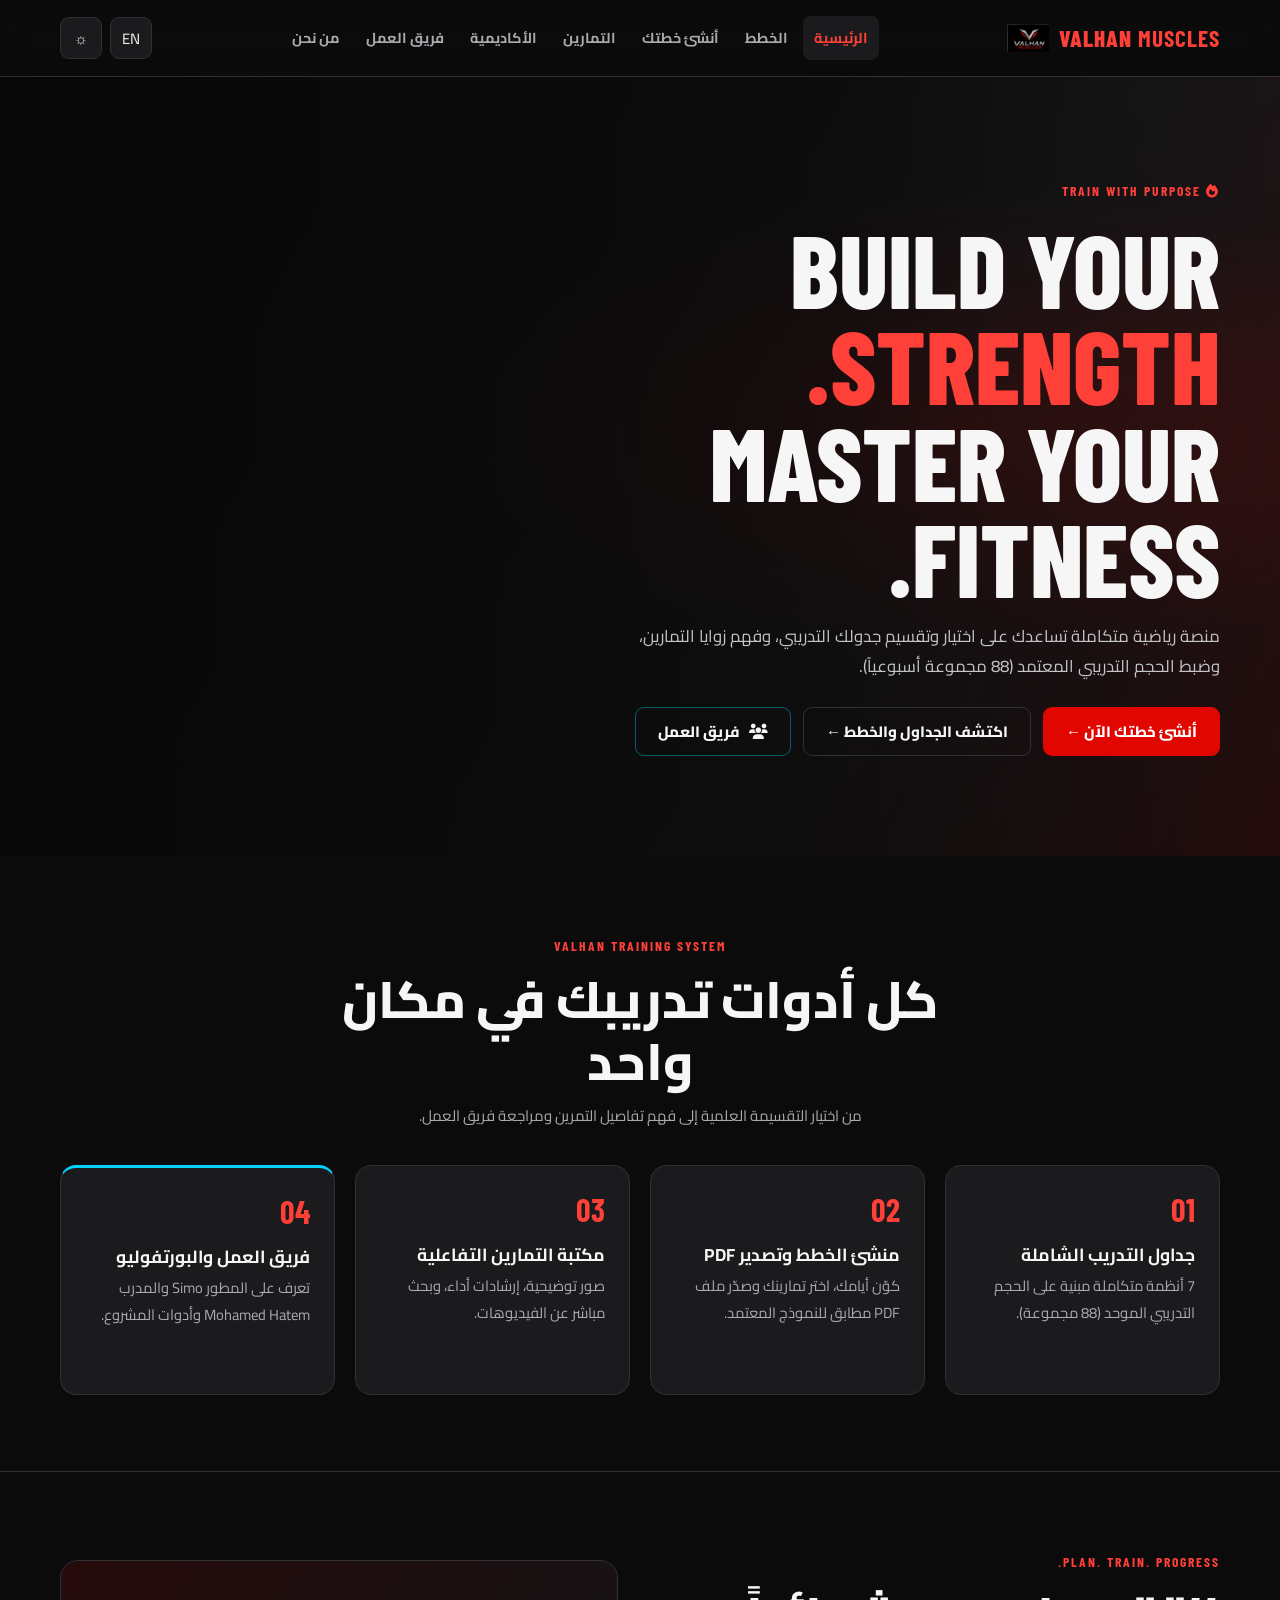
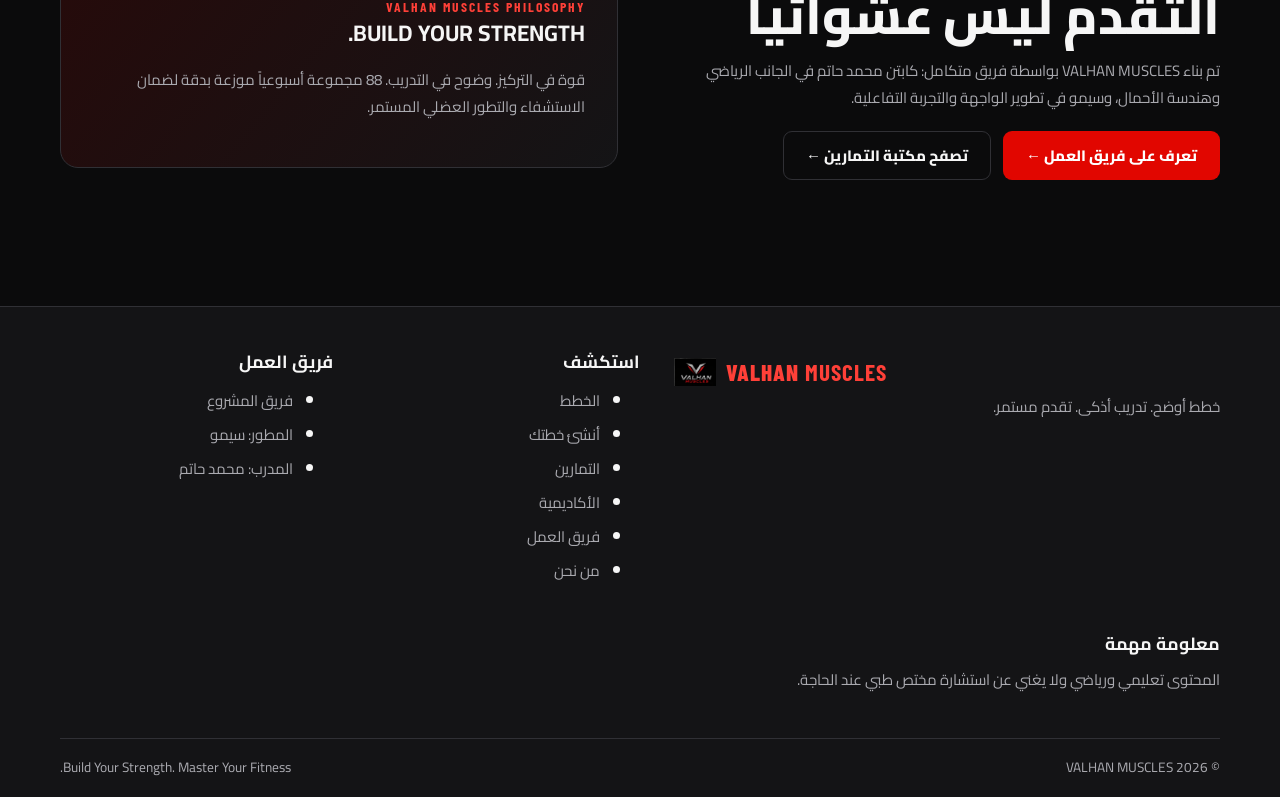
==== index.html @ 013d11a1 "feat: complete VALHAN MUSCLES improvements and portfolios" ====
<!doctype html>
<html lang="ar" dir="rtl">

<head>
  <meta charset="utf-8">
  <meta name="viewport" content="width=device-width,initial-scale=1">
  <meta name="theme-color" content="#0b0b0c">
  <meta name="description" content="VALHAN MUSCLES — خطط تدريب ومكتبة تمارين لبناء قوتك بوعي.">
  <title>VALHAN MUSCLES</title>
  <link rel="preconnect" href="https://fonts.googleapis.com">
  <link rel="preconnect" href="https://fonts.gstatic.com" crossorigin>
  <link
    href="https://fonts.googleapis.com/css2?family=Barlow+Condensed:wght@500;600;700;800&family=Cairo:wght@400;500;600;700;800&display=swap"
    rel="stylesheet">
  <link rel="stylesheet" href="./css/all.min.css">
  <link rel="stylesheet" href="./css/global.css">
  <link rel="stylesheet" href="./css/header.css">
  <link rel="stylesheet" href="./css/footer.css">
  <link rel="stylesheet" href="./css/pages/pages.css">
</head>

<body data-root="." data-page="home"><a class="skip-link" href="#main-content">تخطَّ إلى المحتوى</a>
  <header id="site-header"></header>
  <main id="main-content"></main>
  <footer id="site-footer"></footer>
  <div class="toast" id="toast" role="status" aria-live="polite"></div>
  <script src="./js/storage.js" defer></script>
  <script src="./js/main.js" defer></script>
  <script src="./js/exercises.js" defer></script>
  <script src="./js/workout-builder.js" defer></script>
  <script src="./js/volume-calculator.js" defer></script>
  <script src="./js/app.js" defer></script>
</body>

</html>
---- css/global.css ----
*,
:before,
:after {
  box-sizing: border-box
}

:root {
  --bg: #0b0b0c;
  --surface: #141416;
  --card: #1b1b1e;
  --card2: #222226;
  --red: #e10600;
  --red2: #ff4038;
  --text: #f6f6f6;
  --muted: #aaaab0;
  --line: #303035;
  --green: #69c58a;
  --shadow: 0 18px 55px #0008;
  --radius: 16px;
  --font: "Cairo", sans-serif;
  --head: "Barlow Condensed", "Cairo", sans-serif;
  color-scheme: dark
}

html {
  scroll-behavior: smooth
}

body {
  margin: 0;
  background: var(--bg);
  color: var(--text);
  font: 400 15px/1.8 var(--font);
  transition: background .25s, color .25s
}

body.light {
  --bg: #f3f3f4;
  --surface: #fff;
  --card: #fff;
  --card2: #ededf0;
  --text: #171719;
  --muted: #65656c;
  --line: #dedee2;
  --shadow: 0 18px 55px #24242a18;
  color-scheme: light
}

a {
  color: inherit;
  text-decoration: none
}

button,
input,
select,
textarea {
  font: inherit
}

button {
  cursor: pointer
}

img {
  max-width: 100%;
  display: block
}

h1,
h2,
h3,
h4,
p {
  margin-top: 0
}

h1,
h2,
h3 {
  line-height: 1.2
}

.container {
  width: min(1160px, calc(100% - 32px));
  margin-inline: auto
}

.section {
  padding: 76px 0
}

.section-head {
  max-width: 700px;
  margin: 0 auto 36px;
  text-align: center
}

.eyebrow {
  display: inline-block;
  color: var(--red2);
  font: 700 .85rem var(--head);
  letter-spacing: 2px;
  text-transform: uppercase
}

.section-title {
  font: 800 clamp(2rem, 5vw, 3.2rem)/1.2 var(--head);
  margin: 8px 0 12px
}

.muted {
  color: var(--muted)
}

.btn {
  display: inline-flex;
  align-items: center;
  justify-content: center;
  gap: 9px;
  min-height: 46px;
  padding: 10px 22px;
  border: 1px solid transparent;
  border-radius: 9px;
  font-weight: 800;
  transition: .25s
}

.btn-primary {
  background: var(--red);
  color: #fff
}

.btn-primary:hover {
  background: var(--red2);
  transform: translateY(-2px);
  box-shadow: 0 8px 24px #e1060038
}

.btn-outline {
  border-color: var(--line);
  background: transparent
}

.btn-outline:hover {
  border-color: var(--red);
  color: var(--red2)
}

.btn-quiet {
  background: var(--card2);
  border-color: var(--line)
}

.grid {
  display: grid;
  gap: 20px
}

.field {
  display: grid;
  gap: 6px;
  color: var(--muted);
  font-size: .9rem
}

.field input,
.field select,
.field textarea,
input,
select,
textarea {
  min-width: 0;
  width: 100%;
  padding: 11px 13px;
  background: var(--surface);
  color: var(--text);
  border: 1px solid var(--line);
  border-radius: 9px;
  outline: none
}

.field input:focus,
.field select:focus,
.field textarea:focus,
input:focus,
select:focus,
textarea:focus {
  border-color: var(--red);
  box-shadow: 0 0 0 3px #e106001c
}

.skip-link {
  position: absolute;
  top: -100px;
  z-index: 2000;
  background: var(--red);
  padding: 10px
}

.skip-link:focus {
  top: 10px
}

.page-hero {
  padding: 64px 0 52px;
  background: radial-gradient(ellipse at 75% 0, #e1060020, transparent 55%), linear-gradient(180deg, var(--surface), var(--bg));
  border-bottom: 1px solid var(--line)
}

.page-hero h1 {
  font: 800 clamp(2.4rem, 6vw, 4.3rem)/1.05 var(--head);
  margin: 10px 0
}

.page-hero p {
  max-width: 720px;
  color: var(--muted);
  margin: 0
}

.card {
  background: var(--card);
  border: 1px solid var(--line);
  border-radius: var(--radius);
  overflow: hidden
}

.tag {
  display: inline-flex;
  padding: 4px 10px;
  border-radius: 99px;
  background: #e1060018;
  color: var(--red2);
  font-size: .78rem;
  font-weight: 700
}

.reveal {
  opacity: 0;
  transform: translateY(22px);
  transition: opacity .65s ease, transform .65s cubic-bezier(.2, .7, .2, 1)
}

.reveal.is-visible {
  opacity: 1;
  transform: none
}

.move-up {
  animation: moveUp .35s ease
}

.move-down {
  animation: moveDown .35s ease
}

@keyframes moveUp {
  from {
    transform: translateY(22px);
    opacity: .45
  }

  to {
    transform: translateY(0);
    opacity: 1
  }
}

@keyframes moveDown {
  from {
    transform: translateY(-22px);
    opacity: .45
  }

  to {
    transform: translateY(0);
    opacity: 1
  }
}

.toast {
  position: fixed;
  bottom: 22px;
  left: 50%;
  z-index: 3000;
  transform: translate(-50%, 20px);
  opacity: 0;
  pointer-events: none;
  background: var(--text);
  color: var(--bg);
  padding: 10px 18px;
  border-radius: 9px;
  box-shadow: var(--shadow);
  transition: .25s
}

.toast.show {
  opacity: 1;
  transform: translate(-50%, 0)
}

.empty {
  padding: 30px;
  text-align: center;
  color: var(--muted)
}

.modal {
  position: fixed;
  inset: 0;
  z-index: 2500;
  background: #000b;
  display: none;
  place-items: center;
  padding: 18px
}

.modal.open {
  display: grid
}

.modal-box {
  width: min(850px, 100%);
  max-height: 90vh;
  overflow: auto;
  background: var(--surface);
  border: 1px solid var(--line);
  border-radius: 18px;
  padding: 24px
}

.modal-close {
  float: left;
  background: var(--card2);
  color: var(--text);
  border: 0;
  border-radius: 8px;
  width: 38px;
  height: 38px;
  font-size: 1.5rem
}

@media(prefers-reduced-motion:reduce) {

  *,
  *:before,
  *:after {
    scroll-behavior: auto !important;
    animation-duration: .01ms !important;
    transition-duration: .01ms !important
  }
}
---- css/header.css ----
#site-header {
  position: sticky;
  top: 0;
  z-index: 1000;
  background: color-mix(in srgb, var(--bg) 91%, transparent);
  backdrop-filter: blur(16px);
  border-bottom: 1px solid var(--line)
}

.header-inner {
  height: 76px;
  display: flex;
  align-items: center;
  justify-content: space-between;
  gap: 18px
}

.brand {
  display: flex;
  align-items: center;
  gap: 10px;
  direction: ltr;
  font: 800 1.45rem var(--head);
  letter-spacing: 1px
}

.brand img {
  width: 42px;
  height: 42px;
  object-fit: contain
}

.brand span {
  color: var(--red2)
}

.nav {
  display: flex;
  align-items: center;
  gap: 4px
}

.nav a {
  padding: 9px 11px;
  border-radius: 8px;
  color: var(--muted);
  font-weight: 700;
  font-size: .9rem
}

.nav a:hover,
.nav a.active {
  background: var(--card);
  color: var(--red2)
}

.head-actions {
  display: flex;
  align-items: center;
  gap: 8px
}

.icon-btn,
.menu-btn {
  width: 42px;
  height: 42px;
  border: 1px solid var(--line);
  border-radius: 9px;
  background: var(--card);
  color: var(--text)
}

.menu-btn {
  display: none
}

@media(max-width:980px) {
  .menu-btn {
    display: block
  }

  .nav {
    position: absolute;
    top: 76px;
    inset-inline: 0;
    background: var(--surface);
    border-bottom: 1px solid var(--line);
    padding: 12px 16px 20px;
    display: none;
    align-items: stretch;
    flex-direction: column
  }

  .nav.open {
    display: flex
  }

  .nav a {
    padding: 12px
  }
}
---- css/footer.css ----
#site-footer {
  margin-top: 50px;
  background: var(--surface);
  border-top: 1px solid var(--line);
  padding: 44px 0 18px
}

.footer-grid {
  display: grid;
  grid-template-columns: 2fr 1fr 1fr;
  gap: 34px
}

.footer-grid p,
.footer-grid a {
  color: var(--muted)
}

.footer-grid a:hover {
  color: var(--red2)
}

.footer-title {
  font-size: 1.1rem;
  margin-bottom: 12px
}

.footer-links {
  display: grid;
  gap: 7px
}

.footer-bottom {
  display: flex;
  justify-content: space-between;
  gap: 16px;
  border-top: 1px solid var(--line);
  padding-top: 16px;
  margin-top: 30px;
  color: var(--muted);
  font-size: .85rem
}

@media(max-width:700px) {
  .footer-grid {
    grid-template-columns: 1fr
  }

  .footer-bottom {
    flex-direction: column
  }
}
---- css/pages/pages.css ----
.hero{min-height:610px;display:grid;align-items:center;position:relative;overflow:hidden;background:radial-gradient(ellipse at 75% 45%,#e1060030,transparent 40%),linear-gradient(120deg,#090909,#171719 65%,#250c0c)}.hero:after{content:"";position:absolute;inset:0;background:linear-gradient(90deg,#080808ef 5%,#08080899 65%,transparent)}.hero-content{position:relative;z-index:1;padding-block:100px}.hero h1{font:800 clamp(3rem,8vw,6.7rem)/.94 var(--head);max-width:850px;margin:16px 0}.hero h1 em{font-style:normal;color:var(--red2)}.hero p{max-width:610px;color:#c4c4c8;font-size:1.05rem}.actions{display:flex;gap:12px;flex-wrap:wrap;margin-top:26px}.feature-grid{grid-template-columns:repeat(4,1fr)}.feature{padding:24px;min-height:230px;transition:.25s}.feature:hover,.plan-card:hover,.exercise-card:hover{transform:translateY(-5px);border-color:#e106006e}.feature b{font:700 2rem var(--head);color:var(--red2)}.feature h3{margin:14px 0 8px}.feature p{color:var(--muted);font-size:.92rem}.split{display:grid;grid-template-columns:1fr 1fr;align-items:center;gap:44px}.split img{width:100%;height:350px;object-fit:cover;border-radius:18px}.steps{grid-template-columns:repeat(3,1fr)}.step{padding:24px;border-inline-start:2px solid var(--red)}.step strong{font:700 2.5rem var(--head);color:var(--red2)}.filter-bar{display:grid;grid-template-columns:repeat(3,1fr);gap:14px;padding:18px;background:var(--surface);border:1px solid var(--line);border-radius:14px;margin-bottom:24px}.plan-grid{grid-template-columns:repeat(3,1fr)}.plan-card{padding:22px;display:flex;flex-direction:column;gap:12px;transition:.25s}.plan-card h3{font-size:1.35rem}.plan-card p{color:var(--muted);font-size:.9rem}.plan-meta{display:flex;justify-content:space-between;color:var(--muted);font-size:.82rem}.plan-card .btn{margin-top:auto}.exercise-grid{grid-template-columns:repeat(4,1fr)}.exercise-card{transition:.25s;cursor:pointer}.exercise-card img{width:100%;height:190px;object-fit:contain;background:linear-gradient(145deg,#303034,#151517);padding:12px}.exercise-card .body{padding:14px}.exercise-card h3{font-size:1.05rem;margin-bottom:4px}.exercise-card p{font-size:.8rem;color:var(--muted);margin:0}.builder-toolbar{display:flex;align-items:end;gap:14px;flex-wrap:wrap;padding:18px;background:var(--surface);border:1px solid var(--line);border-radius:14px;margin-bottom:20px}.builder-toolbar .field{min-width:170px;flex:1}.day-card{padding:20px;margin-bottom:18px;border:1px solid var(--line);border-radius:14px;background:var(--surface)}.day-head,.exercise-head{display:flex;justify-content:space-between;align-items:center;gap:12px}.day-head h3{margin:0}.reorder{display:flex;gap:5px}.reorder button,.remove-btn{border:1px solid var(--line);background:var(--card);color:var(--text);border-radius:7px;min-width:34px;height:34px}.remove-btn{color:#ff716b}.day-note{margin:14px 0}.day-note textarea{min-height:60px}.exercise-row{padding:14px 0;border-top:1px solid var(--line);margin-top:14px}.exercise-head{margin-bottom:12px}.picked{display:flex;align-items:center;gap:10px;font-weight:800}.picked img{width:52px;height:52px;border-radius:8px;object-fit:cover;background:#333}.exercise-fields{display:grid;grid-template-columns:2fr repeat(4,1fr);gap:10px}.exercise-fields label{font-size:.78rem;color:var(--muted)}.exercise-fields input{margin-top:4px}.builder-actions{display:flex;gap:10px;flex-wrap:wrap;margin:22px 0}.academy-grid{grid-template-columns:repeat(3,1fr)}.article{padding:24px}.article h3{margin:10px 0}.article p{color:var(--muted)}.detail-layout{display:grid;grid-template-columns:1fr 1fr;gap:28px}.detail-image{width:100%;height:360px;object-fit:contain;background:linear-gradient(145deg,#303034,#151517);border-radius:16px}.video-list{display:grid;gap:10px;margin-top:18px}.video-link{padding:13px 15px;background:var(--card);border:1px solid var(--line);border-radius:9px}.video-link:hover{border-color:var(--red);color:var(--red2)}.about-panel{padding:32px;background:linear-gradient(130deg,#e1060020,var(--surface));border:1px solid var(--line);border-radius:18px}.picker-grid{grid-template-columns:repeat(4,1fr)}.picker-item{border:1px solid var(--line);border-radius:10px;background:var(--card);color:var(--text);padding:8px;text-align:start}.picker-item img{height:90px;width:100%;object-fit:contain}.picker-item span{display:block;font-weight:700;font-size:.85rem}.picker-item small{color:var(--muted)}.modal-search{margin:14px 0}.badge-row{display:flex;gap:8px;flex-wrap:wrap;margin:12px 0}@media(max-width:900px){.feature-grid,.exercise-grid{grid-template-columns:repeat(2,1fr)}.plan-grid,.academy-grid{grid-template-columns:repeat(2,1fr)}.exercise-fields{grid-template-columns:repeat(2,1fr)}}@media(max-width:650px){.hero{min-height:550px}.split,.detail-layout{grid-template-columns:1fr}.steps,.plan-grid,.academy-grid{grid-template-columns:1fr}.filter-bar{grid-template-columns:1fr}.exercise-grid{grid-template-columns:repeat(2,minmax(0,1fr));gap:12px}.exercise-card img{height:140px}.picker-grid{grid-template-columns:repeat(2,1fr)}.exercise-fields{grid-template-columns:1fr 1fr}.day-head{align-items:flex-start;flex-direction:column}}
/* ==========================================================================
   OUR TEAM & PORTFOLIOS (DEVELOPER & COACH) + TOOLS & TECHNOLOGIES
   ========================================================================== */

/* Team Selection Page */
.team-hero {
  text-align: center;
  padding: 80px 0 40px;
}

.team-grid {
  display: grid;
  grid-template-columns: repeat(2, 1fr);
  gap: 32px;
  margin-top: 20px;
}

.team-card {
  position: relative;
  border-radius: var(--radius);
  background: var(--surface);
  border: 1px solid var(--line);
  overflow: hidden;
  transition: transform .3s cubic-bezier(0.16, 1, 0.3, 1), border-color .3s, box-shadow .3s;
  display: flex;
  flex-direction: column;
}

.team-card:hover {
  transform: translateY(-8px);
}

.team-card-image-wrap {
  position: relative;
  width: 100%;
  height: 380px;
  overflow: hidden;
  background: #0f1012;
}

.team-card-image-wrap img {
  width: 100%;
  height: 100%;
  object-fit: cover;
  object-position: center top;
  transition: transform .5s cubic-bezier(0.16, 1, 0.3, 1);
}

.team-card:hover .team-card-image-wrap img {
  transform: scale(1.04);
}

.team-card-overlay {
  position: absolute;
  inset: 0;
  background: linear-gradient(to top, rgba(11,11,12,0.95) 0%, rgba(11,11,12,0.4) 50%, transparent 100%);
}

.team-card-body {
  padding: 28px 24px 32px;
  display: flex;
  flex-direction: column;
  flex: 1;
}

/* Distinct Identity: Developer Card */
.team-card.team-card-dev {
  border-top: 4px solid #00d2ff;
}

.team-card.team-card-dev:hover {
  border-color: #00d2ff;
  box-shadow: 0 16px 40px rgba(0, 210, 255, 0.18);
}

.team-card-dev .role-badge {
  background: rgba(0, 210, 255, 0.12);
  color: #00d2ff;
  border: 1px solid rgba(0, 210, 255, 0.3);
}

.btn-dev {
  background: linear-gradient(135deg, #0088cc, #00d2ff);
  color: #05101a !important;
  font-weight: 800;
  border: none;
}

.btn-dev:hover {
  filter: brightness(1.15);
  box-shadow: 0 8px 25px rgba(0, 210, 255, 0.35);
}

/* Distinct Identity: Coach Card */
.team-card.team-card-coach {
  border-top: 4px solid var(--red);
}

.team-card.team-card-coach:hover {
  border-color: var(--red);
  box-shadow: 0 16px 40px rgba(225, 6, 0, 0.22);
}

.team-card-coach .role-badge {
  background: rgba(225, 6, 0, 0.15);
  color: var(--red2);
  border: 1px solid rgba(225, 6, 0, 0.35);
}

.btn-coach {
  background: linear-gradient(135deg, #b00500, #e10600);
  color: #fff !important;
  font-weight: 800;
  border: none;
}

.btn-coach:hover {
  filter: brightness(1.15);
  box-shadow: 0 8px 25px rgba(225, 6, 0, 0.4);
}

.role-badge {
  display: inline-flex;
  align-items: center;
  gap: 6px;
  padding: 4px 12px;
  border-radius: 999px;
  font-size: .8rem;
  font-weight: 700;
  letter-spacing: .5px;
  text-transform: uppercase;
  margin-bottom: 12px;
  width: fit-content;
}

.team-card-name {
  font-size: 2rem;
  margin-bottom: 6px;
}

.team-card-desc {
  color: var(--muted);
  font-size: .95rem;
  line-height: 1.6;
  margin-bottom: 24px;
  flex: 1;
}

/* Synergy Callout */
.team-synergy-banner {
  margin-top: 44px;
  padding: 24px 28px;
  border-radius: var(--radius);
  background: linear-gradient(135deg, rgba(225,6,0,0.08), rgba(0,210,255,0.08));
  border: 1px solid var(--line);
  display: flex;
  align-items: center;
  justify-content: space-between;
  gap: 20px;
}

.team-synergy-banner p {
  margin: 0;
  font-size: .98rem;
}

/* Tools & Technologies Section */
.tech-section {
  padding-top: 50px;
}

.tech-group-title {
  display: flex;
  align-items: center;
  gap: 12px;
  margin: 36px 0 18px;
  font-size: 1.35rem;
  color: var(--text);
  border-bottom: 1px solid var(--line);
  padding-bottom: 10px;
}

.tech-group-title i {
  color: var(--red2);
}

.tech-grid {
  display: grid;
  grid-template-columns: repeat(3, 1fr);
  gap: 20px;
}

.tech-card {
  padding: 22px;
  background: var(--surface);
  border: 1px solid var(--line);
  border-radius: var(--radius);
  transition: transform .25s, border-color .25s;
  display: flex;
  flex-direction: column;
}

.tech-card:hover {
  transform: translateY(-4px);
  border-color: rgba(225, 6, 0, 0.45);
}

.tech-card-header {
  display: flex;
  align-items: center;
  gap: 14px;
  margin-bottom: 12px;
}

.tech-icon-box {
  width: 46px;
  height: 46px;
  border-radius: 10px;
  background: var(--card);
  border: 1px solid var(--line);
  display: flex;
  align-items: center;
  justify-content: center;
  font-size: 1.4rem;
  color: var(--red2);
  flex-shrink: 0;
}

.tech-card-title {
  font-size: 1.15rem;
  margin: 0;
}

.tech-card-type {
  font-size: .75rem;
  color: var(--muted);
  text-transform: uppercase;
  letter-spacing: .5px;
}

.tech-card-desc {
  color: var(--muted);
  font-size: .88rem;
  line-height: 1.6;
  margin: 0;
}

/* Personal Portfolio Common Styles */
.portfolio-hero {
  padding: 60px 0 40px;
  position: relative;
  overflow: hidden;
  border-bottom: 1px solid var(--line);
  background: radial-gradient(circle at 85% 30%, rgba(225,6,0,0.12), transparent 50%), var(--bg);
}

.portfolio-hero.dev-hero {
  background: radial-gradient(circle at 85% 30%, rgba(0,210,255,0.14), transparent 50%), var(--bg);
}

.portfolio-hero-inner {
  display: grid;
  grid-template-columns: 320px 1fr;
  gap: 48px;
  align-items: center;
}

.profile-avatar-wrap {
  position: relative;
  width: 100%;
  max-width: 320px;
  aspect-ratio: 4/5;
  border-radius: 20px;
  overflow: hidden;
  border: 2px solid var(--line);
  box-shadow: 0 20px 50px rgba(0,0,0,0.5);
}

.profile-avatar-wrap img {
  width: 100%;
  height: 100%;
  object-fit: cover;
  object-position: center top;
}

.portfolio-info {
  display: flex;
  flex-direction: column;
}

.portfolio-info h1 {
  font-size: clamp(2.4rem, 5vw, 3.8rem);
  margin: 10px 0 14px;
}

.portfolio-intro {
  font-size: 1.1rem;
  color: #d1d1d6;
  max-width: 680px;
  line-height: 1.7;
  margin-bottom: 24px;
}

body.light .portfolio-intro {
  color: #3f3f46;
}

.nav-back-bar {
  display: flex;
  align-items: center;
  justify-content: space-between;
  gap: 12px;
  flex-wrap: wrap;
  padding: 16px 0;
  margin-bottom: 24px;
  border-bottom: 1px solid var(--line);
}

.nav-back-link {
  display: inline-flex;
  align-items: center;
  gap: 8px;
  color: var(--muted);
  font-weight: 700;
  font-size: .9rem;
  transition: color .2s;
}

.nav-back-link:hover {
  color: var(--red2);
}

/* Social & Contact Bar */
.social-links-bar {
  display: flex;
  align-items: center;
  gap: 12px;
  flex-wrap: wrap;
  margin-top: 10px;
}

.social-btn {
  display: inline-flex;
  align-items: center;
  gap: 9px;
  padding: 10px 18px;
  border-radius: 10px;
  background: var(--card);
  border: 1px solid var(--line);
  color: var(--text);
  font-weight: 700;
  font-size: .88rem;
  transition: all .25s ease;
}

.social-btn i {
  font-size: 1.15rem;
}

.social-btn:hover {
  transform: translateY(-3px);
  color: #fff;
}

.social-btn.btn-ig:hover {
  background: linear-gradient(45deg, #f09433 0%, #e6683c 25%, #dc2743 50%, #cc2366 75%, #bc1888 100%);
  border-color: #dc2743;
  box-shadow: 0 6px 20px rgba(220, 39, 67, 0.4);
}

.social-btn.btn-gh:hover {
  background: #24292e;
  border-color: #4078c0;
  box-shadow: 0 6px 20px rgba(64, 120, 192, 0.35);
}

.social-btn.btn-wa:hover {
  background: #25d366;
  border-color: #25d366;
  color: #0b2212;
  box-shadow: 0 6px 20px rgba(37, 211, 102, 0.4);
}

.social-btn.btn-tt:hover {
  background: #000;
  border-color: #fe2c55;
  box-shadow: 0 6px 20px rgba(254, 44, 85, 0.35);
}

.social-btn.btn-fb:hover {
  background: #1877f2;
  border-color: #1877f2;
  box-shadow: 0 6px 20px rgba(24, 119, 242, 0.4);
}

/* Projects Section (Developer) */
.projects-grid {
  display: grid;
  grid-template-columns: repeat(2, 1fr);
  gap: 32px;
  margin-top: 24px;
}

.project-card {
  background: var(--surface);
  border: 1px solid var(--line);
  border-radius: var(--radius);
  overflow: hidden;
  display: flex;
  flex-direction: column;
  transition: transform .3s, border-color .3s, box-shadow .3s;
}

.project-card:hover {
  transform: translateY(-6px);
  border-color: rgba(0, 210, 255, 0.5);
  box-shadow: 0 16px 40px rgba(0,0,0,0.3);
}

.project-preview {
  position: relative;
  height: 220px;
  background: linear-gradient(135deg, #101927, #18263e);
  display: flex;
  align-items: center;
  justify-content: center;
  padding: 24px;
  border-bottom: 1px solid var(--line);
  overflow: hidden;
}

.project-preview-mockup {
  width: 90%;
  max-width: 400px;
  background: #0a0e17;
  border: 1px solid rgba(0, 210, 255, 0.3);
  border-radius: 12px;
  padding: 16px;
  box-shadow: 0 12px 30px rgba(0,0,0,0.6);
  transform: translateY(10px);
  transition: transform .3s ease;
}

.project-card:hover .project-preview-mockup {
  transform: translateY(0);
}

.mockup-bar {
  display: flex;
  gap: 6px;
  margin-bottom: 12px;
}

.mockup-bar span {
  width: 8px;
  height: 8px;
  border-radius: 50%;
  background: #334155;
}

.mockup-bar span:nth-child(1) { background: #ef4444; }
.mockup-bar span:nth-child(2) { background: #eab308; }
.mockup-bar span:nth-child(3) { background: #22c55e; }

.mockup-screen-title {
  font-family: var(--head);
  font-size: 1.35rem;
  font-weight: 800;
  color: #00d2ff;
  letter-spacing: .5px;
}

.project-card-body {
  padding: 24px;
  display: flex;
  flex-direction: column;
  flex: 1;
}

.project-card-title {
  font-size: 1.5rem;
  margin-bottom: 8px;
}

.project-card-desc {
  color: var(--muted);
  font-size: .92rem;
  line-height: 1.6;
  margin-bottom: 18px;
  flex: 1;
}

.tech-tags-row {
  display: flex;
  gap: 8px;
  flex-wrap: wrap;
  margin-bottom: 20px;
}

.tech-tag {
  background: var(--card);
  border: 1px solid var(--line);
  padding: 4px 10px;
  border-radius: 6px;
  font-size: .78rem;
  font-weight: 700;
  color: #94a3b8;
}

.project-actions {
  display: flex;
  gap: 12px;
  flex-wrap: wrap;
}

.project-actions .btn {
  flex: 1;
  text-align: center;
  justify-content: center;
}

/* Coaching Philosophy Section */
.philosophy-grid {
  display: grid;
  grid-template-columns: repeat(3, 1fr);
  gap: 24px;
  margin-top: 28px;
}

.philosophy-card {
  padding: 28px 24px;
  background: var(--surface);
  border: 1px solid var(--line);
  border-radius: var(--radius);
  border-top: 3px solid var(--red);
  transition: transform .25s, box-shadow .25s;
  display: flex;
  flex-direction: column;
}

.philosophy-card:hover {
  transform: translateY(-5px);
  box-shadow: 0 12px 35px rgba(225, 6, 0, 0.15);
}

.philosophy-number {
  font-family: var(--head);
  font-size: 2.2rem;
  font-weight: 800;
  color: var(--red2);
  line-height: 1;
  margin-bottom: 12px;
}

.philosophy-title {
  font-size: 1.25rem;
  margin-bottom: 10px;
}

.philosophy-desc {
  color: var(--muted);
  font-size: .92rem;
  line-height: 1.6;
  margin: 0;
}

/* Coach Contact Section */
.coach-contact-card {
  padding: 40px;
  background: linear-gradient(135deg, rgba(225,6,0,0.12), var(--surface));
  border: 1px solid var(--line);
  border-radius: var(--radius);
  text-align: center;
  max-width: 720px;
  margin: 0 auto;
}

.coach-contact-card h2 {
  font-size: 2rem;
  margin-bottom: 12px;
}

.coach-contact-card p {
  color: var(--muted);
  max-width: 520px;
  margin: 0 auto 24px;
}

/* Unified Volume Summary Table from reference-workout.pdf */
.volume-summary-box {
  background: var(--surface);
  border: 1px solid var(--line);
  border-radius: var(--radius);
  padding: 28px;
  margin-bottom: 36px;
}

.volume-summary-header {
  border-inline-start: 4px solid #1a56db;
  padding-inline-start: 14px;
  margin-bottom: 20px;
}

.volume-summary-header h2 {
  font-size: 1.5rem;
  margin: 0 0 6px;
}

.volume-summary-header p {
  color: var(--muted);
  font-size: .9rem;
  margin: 0;
}

.volume-table-wrap {
  overflow-x: auto;
  border-radius: 10px;
  border: 1px solid var(--line);
}

.volume-table {
  width: 100%;
  border-collapse: collapse;
  text-align: start;
  font-size: .9rem;
}

.volume-table th {
  background: #1e293b;
  color: #f8fafc;
  padding: 12px 16px;
  font-weight: 700;
  letter-spacing: .5px;
}

body.light .volume-table th {
  background: #1e293b;
  color: #fff;
}

.volume-table td {
  padding: 11px 16px;
  border-bottom: 1px solid var(--line);
}

.volume-table tr:last-child td {
  border-bottom: none;
}

.volume-table tr:hover {
  background: rgba(255, 255, 255, 0.03);
}

body.light .volume-table tr:hover {
  background: rgba(0, 0, 0, 0.02);
}

.volume-total-badge {
  display: inline-block;
  padding: 3px 10px;
  border-radius: 6px;
  background: rgba(225, 6, 0, 0.15);
  color: var(--red2);
  font-weight: 800;
}

/* Modal Schedule Styling from Reference PDF */
.pdf-modal-day {
  margin-bottom: 24px;
  border: 1px solid var(--line);
  border-radius: 10px;
  overflow: hidden;
}

.pdf-modal-day-head {
  background: #1e293b;
  color: #f8fafc;
  padding: 10px 16px;
  font-weight: 800;
  display: flex;
  justify-content: space-between;
  align-items: center;
}

.pdf-modal-day table {
  width: 100%;
  border-collapse: collapse;
  font-size: .88rem;
}

.pdf-modal-day table td {
  padding: 9px 16px;
  border-bottom: 1px solid var(--line);
}

.pdf-modal-day table tr:last-child td {
  border-bottom: none;
}

/* Responsive queries */
@media(max-width: 992px) {
  .team-grid,
  .projects-grid,
  .portfolio-hero-inner {
    grid-template-columns: 1fr;
  }
  .profile-avatar-wrap {
    max-width: 240px;
    margin: 0 auto;
  }
  .portfolio-info {
    text-align: center;
  }
  .social-links-bar {
    justify-content: center;
  }
  .philosophy-grid,
  .tech-grid {
    grid-template-columns: repeat(2, 1fr);
  }
}

@media(max-width: 650px) {
  .philosophy-grid,
  .tech-grid {
    grid-template-columns: 1fr;
  }
  .team-synergy-banner {
    flex-direction: column;
    text-align: center;
  }
  .team-card-image-wrap {
    height: 300px;
  }
  .coach-contact-card {
    padding: 24px 16px;
  }
}
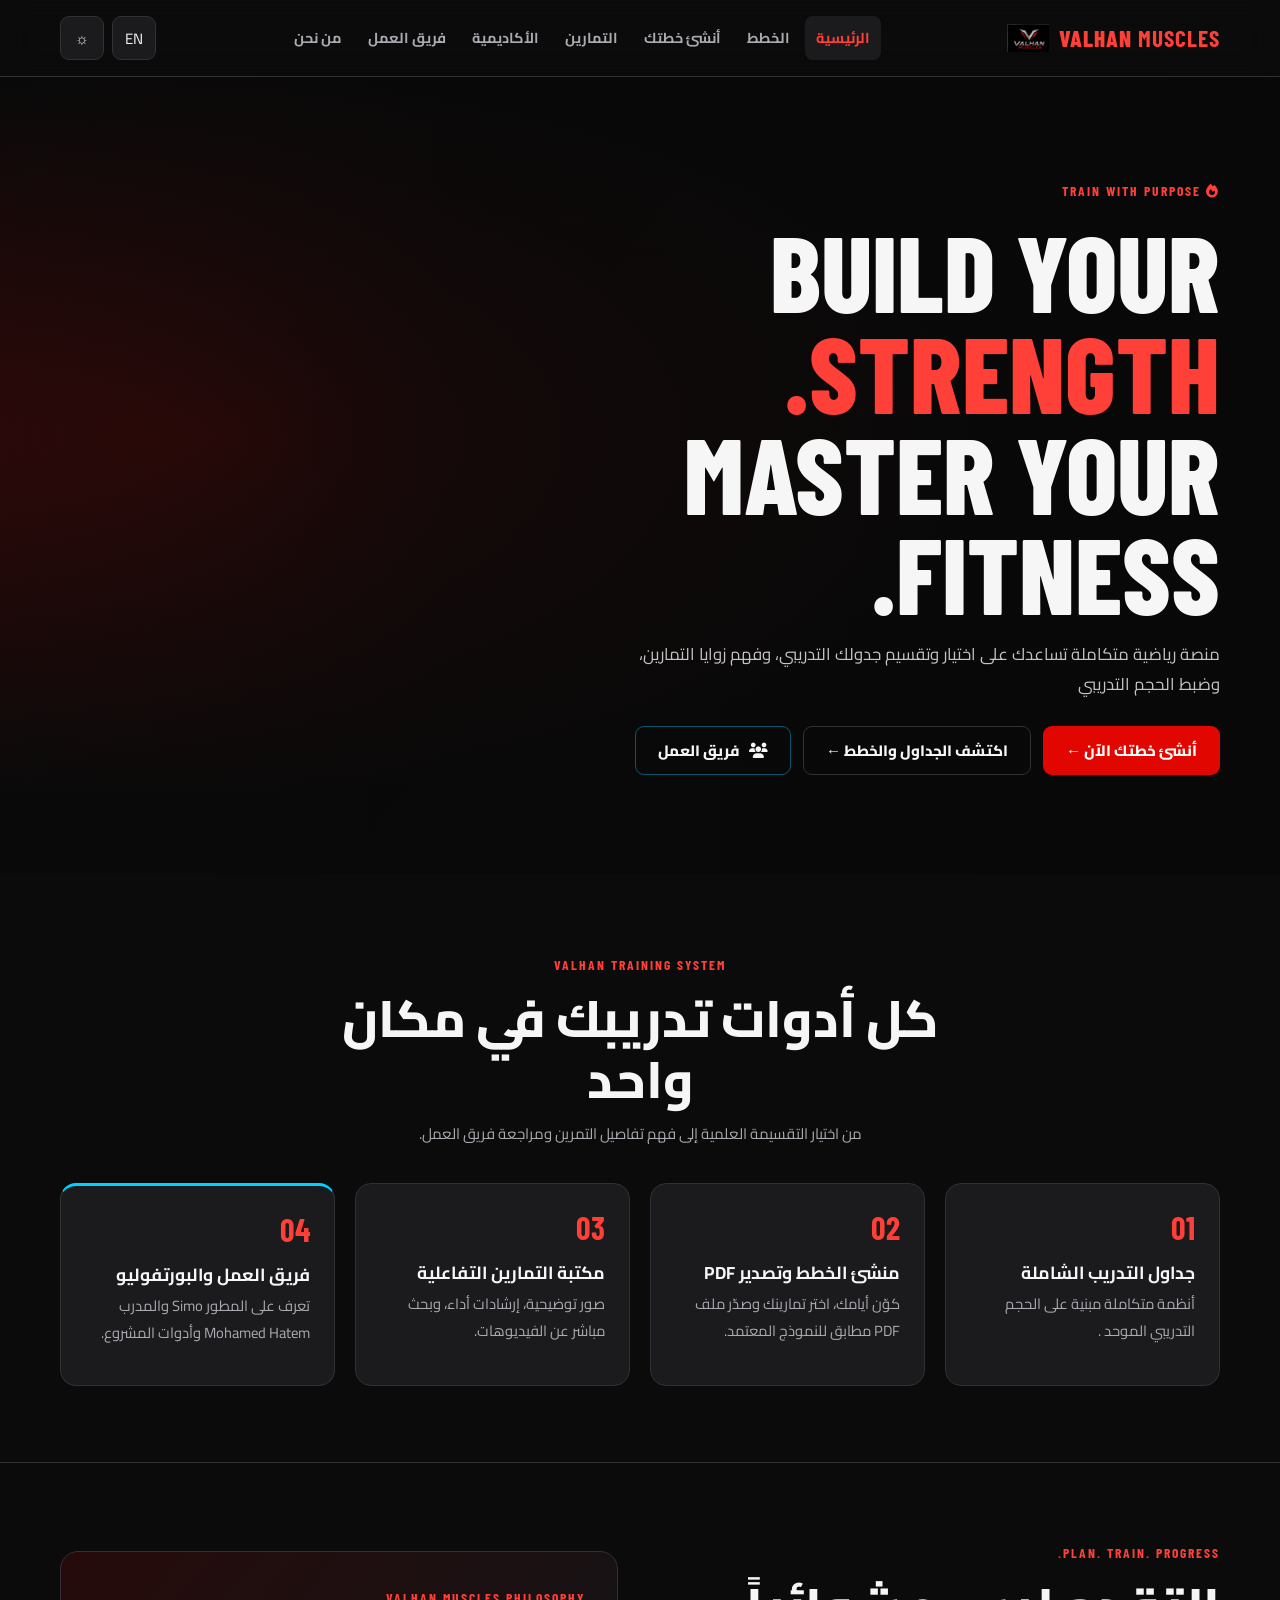
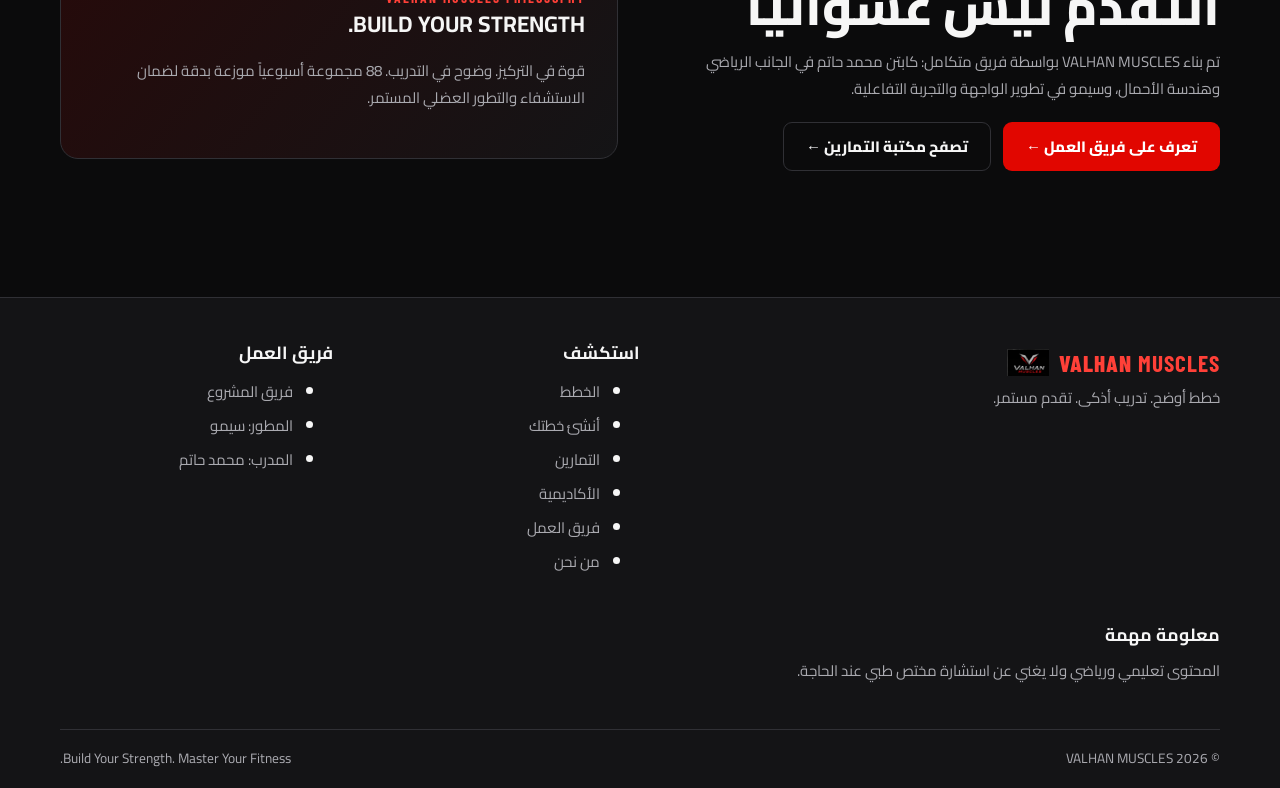
==== commit 93fe81db: "remove voluem calc file and his pathes , imperove responsive" ====
--- a/index.html
+++ b/index.html
@@ -28,7 +28,6 @@
   <script src="./js/main.js" defer></script>
   <script src="./js/exercises.js" defer></script>
   <script src="./js/workout-builder.js" defer></script>
-  <script src="./js/volume-calculator.js" defer></script>
   <script src="./js/app.js" defer></script>
 </body>
 
--- a/css/header.css
+++ b/css/header.css
@@ -21,7 +21,12 @@
   gap: 10px;
   direction: ltr;
   font: 800 1.45rem var(--head);
-  letter-spacing: 1px
+  letter-spacing: 1px;
+  justify-content: flex-end;
+}
+
+html:lang(en) .brand {
+  justify-content: flex-start;
 }
 
 .brand img {
@@ -74,7 +79,7 @@
   display: none
 }
 
-@media(max-width:980px) {
+@media(max-width:1100px) {
   .menu-btn {
     display: block
   }
--- a/css/pages/pages.css
+++ b/css/pages/pages.css
@@ -1,4 +1,454 @@
-.hero{min-height:610px;display:grid;align-items:center;position:relative;overflow:hidden;background:radial-gradient(ellipse at 75% 45%,#e1060030,transparent 40%),linear-gradient(120deg,#090909,#171719 65%,#250c0c)}.hero:after{content:"";position:absolute;inset:0;background:linear-gradient(90deg,#080808ef 5%,#08080899 65%,transparent)}.hero-content{position:relative;z-index:1;padding-block:100px}.hero h1{font:800 clamp(3rem,8vw,6.7rem)/.94 var(--head);max-width:850px;margin:16px 0}.hero h1 em{font-style:normal;color:var(--red2)}.hero p{max-width:610px;color:#c4c4c8;font-size:1.05rem}.actions{display:flex;gap:12px;flex-wrap:wrap;margin-top:26px}.feature-grid{grid-template-columns:repeat(4,1fr)}.feature{padding:24px;min-height:230px;transition:.25s}.feature:hover,.plan-card:hover,.exercise-card:hover{transform:translateY(-5px);border-color:#e106006e}.feature b{font:700 2rem var(--head);color:var(--red2)}.feature h3{margin:14px 0 8px}.feature p{color:var(--muted);font-size:.92rem}.split{display:grid;grid-template-columns:1fr 1fr;align-items:center;gap:44px}.split img{width:100%;height:350px;object-fit:cover;border-radius:18px}.steps{grid-template-columns:repeat(3,1fr)}.step{padding:24px;border-inline-start:2px solid var(--red)}.step strong{font:700 2.5rem var(--head);color:var(--red2)}.filter-bar{display:grid;grid-template-columns:repeat(3,1fr);gap:14px;padding:18px;background:var(--surface);border:1px solid var(--line);border-radius:14px;margin-bottom:24px}.plan-grid{grid-template-columns:repeat(3,1fr)}.plan-card{padding:22px;display:flex;flex-direction:column;gap:12px;transition:.25s}.plan-card h3{font-size:1.35rem}.plan-card p{color:var(--muted);font-size:.9rem}.plan-meta{display:flex;justify-content:space-between;color:var(--muted);font-size:.82rem}.plan-card .btn{margin-top:auto}.exercise-grid{grid-template-columns:repeat(4,1fr)}.exercise-card{transition:.25s;cursor:pointer}.exercise-card img{width:100%;height:190px;object-fit:contain;background:linear-gradient(145deg,#303034,#151517);padding:12px}.exercise-card .body{padding:14px}.exercise-card h3{font-size:1.05rem;margin-bottom:4px}.exercise-card p{font-size:.8rem;color:var(--muted);margin:0}.builder-toolbar{display:flex;align-items:end;gap:14px;flex-wrap:wrap;padding:18px;background:var(--surface);border:1px solid var(--line);border-radius:14px;margin-bottom:20px}.builder-toolbar .field{min-width:170px;flex:1}.day-card{padding:20px;margin-bottom:18px;border:1px solid var(--line);border-radius:14px;background:var(--surface)}.day-head,.exercise-head{display:flex;justify-content:space-between;align-items:center;gap:12px}.day-head h3{margin:0}.reorder{display:flex;gap:5px}.reorder button,.remove-btn{border:1px solid var(--line);background:var(--card);color:var(--text);border-radius:7px;min-width:34px;height:34px}.remove-btn{color:#ff716b}.day-note{margin:14px 0}.day-note textarea{min-height:60px}.exercise-row{padding:14px 0;border-top:1px solid var(--line);margin-top:14px}.exercise-head{margin-bottom:12px}.picked{display:flex;align-items:center;gap:10px;font-weight:800}.picked img{width:52px;height:52px;border-radius:8px;object-fit:cover;background:#333}.exercise-fields{display:grid;grid-template-columns:2fr repeat(4,1fr);gap:10px}.exercise-fields label{font-size:.78rem;color:var(--muted)}.exercise-fields input{margin-top:4px}.builder-actions{display:flex;gap:10px;flex-wrap:wrap;margin:22px 0}.academy-grid{grid-template-columns:repeat(3,1fr)}.article{padding:24px}.article h3{margin:10px 0}.article p{color:var(--muted)}.detail-layout{display:grid;grid-template-columns:1fr 1fr;gap:28px}.detail-image{width:100%;height:360px;object-fit:contain;background:linear-gradient(145deg,#303034,#151517);border-radius:16px}.video-list{display:grid;gap:10px;margin-top:18px}.video-link{padding:13px 15px;background:var(--card);border:1px solid var(--line);border-radius:9px}.video-link:hover{border-color:var(--red);color:var(--red2)}.about-panel{padding:32px;background:linear-gradient(130deg,#e1060020,var(--surface));border:1px solid var(--line);border-radius:18px}.picker-grid{grid-template-columns:repeat(4,1fr)}.picker-item{border:1px solid var(--line);border-radius:10px;background:var(--card);color:var(--text);padding:8px;text-align:start}.picker-item img{height:90px;width:100%;object-fit:contain}.picker-item span{display:block;font-weight:700;font-size:.85rem}.picker-item small{color:var(--muted)}.modal-search{margin:14px 0}.badge-row{display:flex;gap:8px;flex-wrap:wrap;margin:12px 0}@media(max-width:900px){.feature-grid,.exercise-grid{grid-template-columns:repeat(2,1fr)}.plan-grid,.academy-grid{grid-template-columns:repeat(2,1fr)}.exercise-fields{grid-template-columns:repeat(2,1fr)}}@media(max-width:650px){.hero{min-height:550px}.split,.detail-layout{grid-template-columns:1fr}.steps,.plan-grid,.academy-grid{grid-template-columns:1fr}.filter-bar{grid-template-columns:1fr}.exercise-grid{grid-template-columns:repeat(2,minmax(0,1fr));gap:12px}.exercise-card img{height:140px}.picker-grid{grid-template-columns:repeat(2,1fr)}.exercise-fields{grid-template-columns:1fr 1fr}.day-head{align-items:flex-start;flex-direction:column}}
+.hero {
+  min-height: 610px;
+  display: grid;
+  align-items: center;
+  position: relative;
+  overflow: hidden;
+  background: radial-gradient(ellipse at 75% 45%, #e1060030, transparent 40%), linear-gradient(120deg, #090909, #171719 65%, #250c0c)
+}
+
+.hero:after {
+  content: "";
+  position: absolute;
+  inset: 0;
+  background: linear-gradient(90deg, #080808ef 5%, #08080899 65%, transparent)
+}
+
+html:lang(ar) .hero {
+  background: radial-gradient(ellipse at 16% 45%, #e1060030, transparent 60%),
+    linear-gradient(-230deg, #090909, #171719 1295%, #250c0c);
+}
+
+.hero-content {
+  position: relative;
+  z-index: 1;
+  padding-block: 100px
+}
+
+.hero h1 {
+  font: 800 clamp(3rem, 8vw, 6.7rem)/.94 var(--head);
+  max-width: 850px;
+  margin: 16px 0
+}
+
+.hero h1 em {
+  font-style: normal;
+  color: var(--red2)
+}
+
+.hero p {
+  max-width: 610px;
+  color: #c4c4c8;
+  font-size: 1.05rem
+}
+
+.actions {
+  display: flex;
+  gap: 12px;
+  flex-wrap: wrap;
+  margin-top: 26px
+}
+
+.feature-grid {
+  grid-template-columns: repeat(4, 1fr)
+}
+
+.feature {
+  padding: 24px;
+  min-height: 200px;
+  transition: .25s
+}
+
+.feature:hover,
+.plan-card:hover,
+.exercise-card:hover {
+  transform: translateY(-5px);
+  border-color: #e106006e
+}
+
+.feature b {
+  font: 700 2rem var(--head);
+  color: var(--red2)
+}
+
+.feature h3 {
+  margin: 14px 0 8px
+}
+
+.feature p {
+  color: var(--muted);
+  font-size: .92rem
+}
+
+.split {
+  display: grid;
+  grid-template-columns: 1fr 1fr;
+  align-items: center;
+  gap: 44px
+}
+
+.split img {
+  width: 100%;
+  height: 350px;
+  object-fit: cover;
+  border-radius: 18px
+}
+
+.steps {
+  grid-template-columns: repeat(3, 1fr)
+}
+
+.step {
+  padding: 24px;
+  border-inline-start: 2px solid var(--red)
+}
+
+.step strong {
+  font: 700 2.5rem var(--head);
+  color: var(--red2)
+}
+
+.filter-bar {
+  display: grid;
+  grid-template-columns: repeat(3, 1fr);
+  gap: 14px;
+  padding: 18px;
+  background: var(--surface);
+  border: 1px solid var(--line);
+  border-radius: 14px;
+  margin-bottom: 24px
+}
+
+.plan-grid {
+  grid-template-columns: repeat(3, 1fr)
+}
+
+.plan-card {
+  padding: 22px;
+  display: flex;
+  flex-direction: column;
+  gap: 12px;
+  transition: .25s
+}
+
+.plan-card h3 {
+  font-size: 1.35rem
+}
+
+.plan-card p {
+  color: var(--muted);
+  font-size: .9rem
+}
+
+.plan-meta {
+  display: flex;
+  justify-content: space-between;
+  color: var(--muted);
+  font-size: .82rem
+}
+
+.plan-card .btn {
+  margin-top: auto
+}
+
+.exercise-grid {
+  grid-template-columns: repeat(4, 1fr)
+}
+
+.exercise-card {
+  transition: .25s;
+  cursor: pointer
+}
+
+.exercise-card img {
+  width: 100%;
+  height: 190px;
+  object-fit: contain;
+  background: linear-gradient(145deg, #303034, #151517);
+  padding: 12px
+}
+
+.exercise-card .body {
+  padding: 14px
+}
+
+.exercise-card h3 {
+  font-size: 1.05rem;
+  margin-bottom: 4px
+}
+
+.exercise-card p {
+  font-size: .8rem;
+  color: var(--muted);
+  margin: 0
+}
+
+.builder-toolbar {
+  display: flex;
+  align-items: end;
+  gap: 14px;
+  flex-wrap: wrap;
+  padding: 18px;
+  background: var(--surface);
+  border: 1px solid var(--line);
+  border-radius: 14px;
+  margin-bottom: 20px
+}
+
+.builder-toolbar .field {
+  min-width: 170px;
+  flex: 1
+}
+
+.day-card {
+  padding: 20px;
+  margin-bottom: 18px;
+  border: 1px solid var(--line);
+  border-radius: 14px;
+  background: var(--surface)
+}
+
+.day-head,
+.exercise-head {
+  display: flex;
+  justify-content: space-between;
+  align-items: center;
+  gap: 12px
+}
+
+.day-head h3 {
+  margin: 0
+}
+
+.reorder {
+  display: flex;
+  gap: 5px
+}
+
+.reorder button,
+.remove-btn {
+  border: 1px solid var(--line);
+  background: var(--card);
+  color: var(--text);
+  border-radius: 7px;
+  min-width: 34px;
+  height: 34px
+}
+
+.remove-btn {
+  color: #ff716b
+}
+
+.day-note {
+  margin: 14px 0
+}
+
+.day-note textarea {
+  min-height: 60px
+}
+
+.exercise-row {
+  padding: 14px 0;
+  border-top: 1px solid var(--line);
+  margin-top: 14px
+}
+
+.exercise-head {
+  margin-bottom: 12px
+}
+
+.picked {
+  display: flex;
+  align-items: center;
+  gap: 10px;
+  font-weight: 800
+}
+
+.picked img {
+  width: 52px;
+  height: 52px;
+  border-radius: 8px;
+  object-fit: cover;
+  background: #333
+}
+
+.exercise-fields {
+  display: grid;
+  grid-template-columns: 2fr repeat(4, 1fr);
+  gap: 10px
+}
+
+.exercise-fields label {
+  font-size: .78rem;
+  color: var(--muted)
+}
+
+.exercise-fields input {
+  margin-top: 4px
+}
+
+.builder-actions {
+  display: flex;
+  gap: 10px;
+  flex-wrap: wrap;
+  margin: 22px 0
+}
+
+.academy-grid {
+  grid-template-columns: repeat(3, 1fr)
+}
+
+.article {
+  padding: 24px
+}
+
+.article h3 {
+  margin: 10px 0
+}
+
+.article p {
+  color: var(--muted)
+}
+
+.detail-layout {
+  display: grid;
+  grid-template-columns: 1fr 1fr;
+  gap: 28px
+}
+
+.detail-image {
+  width: 100%;
+  height: 360px;
+  object-fit: contain;
+  background: linear-gradient(145deg, #303034, #151517);
+  border-radius: 16px
+}
+
+.video-list {
+  display: grid;
+  gap: 10px;
+  margin-top: 18px
+}
+
+.video-link {
+  padding: 13px 15px;
+  background: var(--card);
+  border: 1px solid var(--line);
+  border-radius: 9px
+}
+
+.video-link:hover {
+  border-color: var(--red);
+  color: var(--red2)
+}
+
+.about-panel {
+  padding: 32px;
+  background: linear-gradient(130deg, #e1060020, var(--surface));
+  border: 1px solid var(--line);
+  border-radius: 18px
+}
+
+.picker-grid {
+  grid-template-columns: repeat(4, 1fr)
+}
+
+.picker-item {
+  border: 1px solid var(--line);
+  border-radius: 10px;
+  background: var(--card);
+  color: var(--text);
+  padding: 8px;
+  text-align: start
+}
+
+.picker-item img {
+  height: 90px;
+  width: 100%;
+  object-fit: contain
+}
+
+.picker-item span {
+  display: block;
+  font-weight: 700;
+  font-size: .85rem
+}
+
+.picker-item small {
+  color: var(--muted)
+}
+
+.modal-search {
+  margin: 14px 0
+}
+
+.badge-row {
+  display: flex;
+  gap: 8px;
+  flex-wrap: wrap;
+  margin: 12px 0
+}
+
+@media(max-width:900px) {
+
+  .feature-grid,
+  .exercise-grid {
+    grid-template-columns: repeat(2, 1fr)
+  }
+
+  .plan-grid,
+  .academy-grid {
+    grid-template-columns: repeat(2, 1fr)
+  }
+
+  .exercise-fields {
+    grid-template-columns: repeat(2, 1fr)
+  }
+}
+
+@media(max-width:650px) {
+  .hero {
+    min-height: 550px
+  }
+
+  .split,
+  .detail-layout {
+    grid-template-columns: 1fr
+  }
+
+  .steps,
+  .plan-grid,
+  .academy-grid {
+    grid-template-columns: 1fr
+  }
+
+  .filter-bar {
+    grid-template-columns: 1fr
+  }
+
+  .exercise-grid {
+    grid-template-columns: repeat(2, minmax(0, 1fr));
+    gap: 12px
+  }
+
+  .exercise-card img {
+    height: 140px
+  }
+
+  .picker-grid {
+    grid-template-columns: repeat(2, 1fr)
+  }
+
+  .exercise-fields {
+    grid-template-columns: 1fr 1fr
+  }
+
+  .day-head {
+    align-items: flex-start;
+    flex-direction: column
+  }
+}
+
 /* ==========================================================================
    OUR TEAM & PORTFOLIOS (DEVELOPER & COACH) + TOOLS & TECHNOLOGIES
    ========================================================================== */
@@ -54,7 +504,7 @@
 .team-card-overlay {
   position: absolute;
   inset: 0;
-  background: linear-gradient(to top, rgba(11,11,12,0.95) 0%, rgba(11,11,12,0.4) 50%, transparent 100%);
+  background: linear-gradient(to top, rgba(11, 11, 12, 0.95) 0%, rgba(11, 11, 12, 0.4) 50%, transparent 100%);
 }
 
 .team-card-body {
@@ -152,7 +602,7 @@
   margin-top: 44px;
   padding: 24px 28px;
   border-radius: var(--radius);
-  background: linear-gradient(135deg, rgba(225,6,0,0.08), rgba(0,210,255,0.08));
+  background: linear-gradient(135deg, rgba(225, 6, 0, 0.08), rgba(0, 210, 255, 0.08));
   border: 1px solid var(--line);
   display: flex;
   align-items: center;
@@ -252,11 +702,11 @@
   position: relative;
   overflow: hidden;
   border-bottom: 1px solid var(--line);
-  background: radial-gradient(circle at 85% 30%, rgba(225,6,0,0.12), transparent 50%), var(--bg);
+  background: radial-gradient(circle at 85% 30%, rgba(225, 6, 0, 0.12), transparent 50%), var(--bg);
 }
 
 .portfolio-hero.dev-hero {
-  background: radial-gradient(circle at 85% 30%, rgba(0,210,255,0.14), transparent 50%), var(--bg);
+  background: radial-gradient(circle at 85% 30%, rgba(0, 210, 255, 0.14), transparent 50%), var(--bg);
 }
 
 .portfolio-hero-inner {
@@ -274,7 +724,7 @@
   border-radius: 20px;
   overflow: hidden;
   border: 2px solid var(--line);
-  box-shadow: 0 20px 50px rgba(0,0,0,0.5);
+  box-shadow: 0 20px 50px rgba(0, 0, 0, 0.5);
 }
 
 .profile-avatar-wrap img {
@@ -415,7 +865,7 @@
 .project-card:hover {
   transform: translateY(-6px);
   border-color: rgba(0, 210, 255, 0.5);
-  box-shadow: 0 16px 40px rgba(0,0,0,0.3);
+  box-shadow: 0 16px 40px rgba(0, 0, 0, 0.3);
 }
 
 .project-preview {
@@ -437,7 +887,7 @@
   border: 1px solid rgba(0, 210, 255, 0.3);
   border-radius: 12px;
   padding: 16px;
-  box-shadow: 0 12px 30px rgba(0,0,0,0.6);
+  box-shadow: 0 12px 30px rgba(0, 0, 0, 0.6);
   transform: translateY(10px);
   transition: transform .3s ease;
 }
@@ -459,9 +909,17 @@
   background: #334155;
 }
 
-.mockup-bar span:nth-child(1) { background: #ef4444; }
-.mockup-bar span:nth-child(2) { background: #eab308; }
-.mockup-bar span:nth-child(3) { background: #22c55e; }
+.mockup-bar span:nth-child(1) {
+  background: #ef4444;
+}
+
+.mockup-bar span:nth-child(2) {
+  background: #eab308;
+}
+
+.mockup-bar span:nth-child(3) {
+  background: #22c55e;
+}
 
 .mockup-screen-title {
   font-family: var(--head);
@@ -568,7 +1026,7 @@
 /* Coach Contact Section */
 .coach-contact-card {
   padding: 40px;
-  background: linear-gradient(135deg, rgba(225,6,0,0.12), var(--surface));
+  background: linear-gradient(135deg, rgba(225, 6, 0, 0.12), var(--surface));
   border: 1px solid var(--line);
   border-radius: var(--radius);
   text-align: center;
@@ -700,21 +1158,26 @@
 
 /* Responsive queries */
 @media(max-width: 992px) {
+
   .team-grid,
   .projects-grid,
   .portfolio-hero-inner {
     grid-template-columns: 1fr;
   }
+
   .profile-avatar-wrap {
     max-width: 240px;
     margin: 0 auto;
   }
+
   .portfolio-info {
     text-align: center;
   }
+
   .social-links-bar {
     justify-content: center;
   }
+
   .philosophy-grid,
   .tech-grid {
     grid-template-columns: repeat(2, 1fr);
@@ -722,18 +1185,512 @@
 }
 
 @media(max-width: 650px) {
+
   .philosophy-grid,
   .tech-grid {
     grid-template-columns: 1fr;
   }
+
   .team-synergy-banner {
     flex-direction: column;
     text-align: center;
   }
+
   .team-card-image-wrap {
     height: 300px;
   }
+
   .coach-contact-card {
     padding: 24px 16px;
   }
 }
+
+/* ---- Accessibility & touch ---- */
+:focus-visible {
+  outline: 2px solid var(--red2);
+  outline-offset: 2px;
+  border-radius: 4px;
+}
+
+body {
+  overflow-x: clip;
+}
+
+body.light {
+  --red2: #c40500;
+}
+
+/* AA contrast on white */
+.btn,
+.chip {
+  min-height: 44px;
+}
+
+.icon-btn,
+.menu-btn {
+  width: 44px;
+  height: 44px;
+}
+
+.modal-close {
+  float: inline-end;
+}
+
+@media (pointer: coarse) {
+
+  .reorder button,
+  .remove-btn {
+    min-width: 44px;
+    height: 44px;
+  }
+}
+
+/* ---- Responsive fixes ---- */
+.hero h1 {
+  font-size: clamp(2.5rem, 9vw, 6.7rem);
+}
+
+[dir="rtl"] .hero:after {
+  background: linear-gradient(270deg, #080808ef 5%, #08080899 65%, transparent);
+}
+
+.tech-grid.two {
+  grid-template-columns: repeat(2, 1fr);
+}
+
+.plan-actions {
+  display: flex;
+  gap: 8px;
+  flex-wrap: wrap;
+  margin-top: auto;
+}
+
+.plan-actions .btn {
+  margin-top: 0;
+  flex: 1 1 auto;
+}
+
+@media (max-width: 650px) {
+  .tech-grid.two {
+    grid-template-columns: 1fr;
+  }
+
+  .philosophy-card[style*="span 2"] {
+    grid-column: auto !important;
+  }
+}
+
+@media (max-width: 480px) {
+  .feature-grid {
+    grid-template-columns: 1fr;
+  }
+
+  .builder-actions .btn {
+    flex: 1 1 100%;
+    margin-inline-start: 0 !important;
+  }
+
+  .section {
+    padding: 56px 0;
+  }
+}
+
+/* ---- Builder: ready-made plans menu ---- */
+.builder-toolbar {
+  position: relative;
+}
+
+.menu-wrap {
+  position: relative;
+  flex: 1;
+  min-width: 200px;
+}
+
+.menu-wrap>.btn {
+  width: 100%;
+  justify-content: space-between;
+}
+
+.menu-panel {
+  position: absolute;
+  inset-inline-start: 0;
+  top: calc(100% + 6px);
+  z-index: 60;
+  min-width: 100%;
+  width: max-content;
+  max-width: calc(100vw - 32px);
+  max-height: min(60vh, 420px);
+  overflow: auto;
+  margin: 0;
+  padding: 6px;
+  list-style: none;
+  background: var(--surface);
+  border: 1px solid var(--line);
+  border-radius: 12px;
+  box-shadow: var(--shadow);
+}
+
+.menu-panel[hidden] {
+  display: none;
+}
+
+.menu-item {
+  display: block;
+  width: 100%;
+  min-height: 44px;
+  padding: 10px 12px;
+  text-align: start;
+  border: 0;
+  border-radius: 8px;
+  background: transparent;
+  color: var(--text);
+}
+
+.menu-item:hover,
+.menu-item:focus-visible {
+  background: var(--card2);
+  color: var(--red2);
+}
+
+.menu-item small {
+  display: block;
+  color: var(--muted);
+}
+
+@media (max-width: 650px) {
+  .menu-wrap {
+    position: static;
+    flex-basis: 100%;
+  }
+
+  .menu-panel {
+    inset-inline: 0;
+    width: auto;
+    max-width: none;
+  }
+}
+
+.day-card.is-rest {
+  border-style: dashed;
+}
+
+.rest-note {
+  color: var(--muted);
+  padding: 14px 0 4px;
+}
+
+/* ---- Academy article center ---- */
+.article-tools {
+  display: grid;
+  gap: 14px;
+  margin-bottom: 24px;
+}
+
+.chips {
+  display: flex;
+  gap: 8px;
+  flex-wrap: wrap;
+  justify-content: center;
+}
+
+.chip {
+  padding: 8px 16px;
+  border: 1px solid var(--line);
+  border-radius: 99px;
+  background: var(--card);
+  color: var(--text);
+  font-weight: 700;
+  transition: .2s;
+}
+
+.chip:hover {
+  border-color: var(--red);
+}
+
+.chip[aria-pressed="true"] {
+  background: var(--red);
+  border-color: var(--red);
+  color: #fff;
+}
+
+.article-search {
+  max-width: 420px;
+  width: 100%;
+  margin-inline: auto;
+}
+
+.article-grid {
+  grid-template-columns: repeat(auto-fill, minmax(min(100%, 280px), 1fr));
+}
+
+.a-card {
+  display: flex;
+  flex-direction: column;
+  transition: transform .25s, border-color .25s;
+}
+
+.a-card:hover {
+  transform: translateY(-4px);
+  border-color: #e106006e;
+}
+
+.a-card-body {
+  display: flex;
+  flex-direction: column;
+  gap: 8px;
+  padding: 18px;
+  flex: 1;
+}
+
+.a-card h3 {
+  font-size: 1.15rem;
+  margin: 0;
+}
+
+.a-card h3 a:hover {
+  color: var(--red2);
+}
+
+.a-card p {
+  color: var(--muted);
+  font-size: .9rem;
+  margin: 0;
+}
+
+.a-meta {
+  display: flex;
+  justify-content: space-between;
+  align-items: center;
+  gap: 8px;
+  margin-top: auto;
+  padding-top: 8px;
+  color: var(--muted);
+  font-size: .82rem;
+}
+
+.a-more {
+  color: var(--red2);
+  font-weight: 800;
+}
+
+/* Category art (CSS only, no image downloads) */
+.art {
+  position: relative;
+  display: grid;
+  place-items: center;
+  height: 130px;
+  color: #fff;
+  overflow: hidden;
+  background-image: radial-gradient(circle at 82% 18%, #ffffff26 0 22%, transparent 23%), radial-gradient(circle at 12% 95%, #ffffff16 0 30%, transparent 31%), linear-gradient(135deg, var(--g1), var(--g2));
+}
+
+.art i {
+  font-size: 3rem;
+  opacity: .92;
+}
+
+.art-training {
+  --g1: #3a0806;
+  --g2: #e10600;
+}
+
+.art-nutrition {
+  --g1: #0f2e1c;
+  --g2: #2f9e5b;
+}
+
+.art-recovery {
+  --g1: #0e2540;
+  --g2: #2f7de0;
+}
+
+.art-science {
+  --g1: #2a1646;
+  --g2: #8a4fe0;
+}
+
+.art-basics {
+  --g1: #3a2a08;
+  --g2: #d6951f;
+}
+
+.art-hero {
+  height: clamp(150px, 26vw, 260px);
+  border-radius: var(--radius);
+  margin-bottom: 22px;
+}
+
+.art-hero i {
+  font-size: clamp(3.5rem, 10vw, 6rem);
+}
+
+/* Article page */
+.article-head {
+  max-width: 860px;
+  padding-top: 8px;
+}
+
+.article-head h1 {
+  font: 800 clamp(2rem, 6vw, 3.4rem)/1.2 var(--font);
+  margin: 8px 0 10px;
+}
+
+.article-meta {
+  margin: 0 0 12px;
+}
+
+.article-intro {
+  font-size: 1.1rem;
+  color: var(--muted);
+  max-width: 70ch;
+}
+
+.article-layout {
+  display: grid;
+  grid-template-columns: 250px minmax(0, 1fr);
+  gap: 40px;
+  padding-block: 28px 56px;
+  align-items: start;
+}
+
+.toc {
+  position: sticky;
+  top: 96px;
+  padding: 16px;
+  background: var(--surface);
+  border: 1px solid var(--line);
+  border-radius: 14px;
+}
+
+.toc summary {
+  cursor: pointer;
+  font-weight: 800;
+  min-height: 32px;
+}
+
+.toc ol {
+  margin: 10px 0 0;
+  padding-inline-start: 20px;
+  display: grid;
+  gap: 8px;
+}
+
+.toc a {
+  color: var(--muted);
+}
+
+.toc a:hover {
+  color: var(--red2);
+}
+
+.prose {
+  max-width: 70ch;
+  font-size: 1.02rem;
+  line-height: 1.95;
+}
+
+.prose section {
+  margin-bottom: 34px;
+  scroll-margin-top: 96px;
+}
+
+.prose h2 {
+  font: 800 1.55rem/1.3 var(--font);
+  margin: 0 0 10px;
+}
+
+.prose ul {
+  padding-inline-start: 22px;
+  display: grid;
+  gap: 8px;
+}
+
+.code {
+  overflow-x: auto;
+  padding: 14px 16px;
+  background: var(--surface);
+  border: 1px solid var(--line);
+  border-radius: 10px;
+  font-size: .88rem;
+  line-height: 1.7;
+  text-align: left;
+}
+
+.fig {
+  margin: 22px 0;
+  padding: 16px;
+  background: var(--surface);
+  border: 1px solid var(--line);
+  border-radius: 14px;
+}
+
+.fig figcaption {
+  margin-top: 8px;
+  text-align: center;
+  color: var(--muted);
+  font-size: .85rem;
+}
+
+.dg {
+  display: block;
+  width: 100%;
+  max-width: 560px;
+  height: auto;
+  margin: auto;
+}
+
+.dg text {
+  fill: var(--text);
+  font: 600 14px var(--font);
+}
+
+.dg .m {
+  fill: var(--muted);
+}
+
+.dg .a {
+  fill: var(--red);
+}
+
+.dg .b {
+  fill: var(--card2);
+  stroke: var(--line);
+}
+
+.dg .m.ln {
+  stroke: var(--muted);
+}
+
+.dg .ln {
+  stroke: var(--red2);
+  stroke-width: 2;
+  fill: none;
+}
+
+.note {
+  display: flex;
+  gap: 12px;
+  padding: 14px 16px;
+  margin: 8px 0 26px;
+  background: var(--surface);
+  border: 1px solid var(--line);
+  border-inline-start: 4px solid var(--red);
+  border-radius: 10px;
+  font-size: .92rem;
+  color: var(--muted);
+}
+
+.note p {
+  margin: 0;
+}
+
+@media (max-width: 900px) {
+  .article-layout {
+    grid-template-columns: 1fr;
+    gap: 20px;
+  }
+
+  .toc {
+    position: static;
+  }
+}
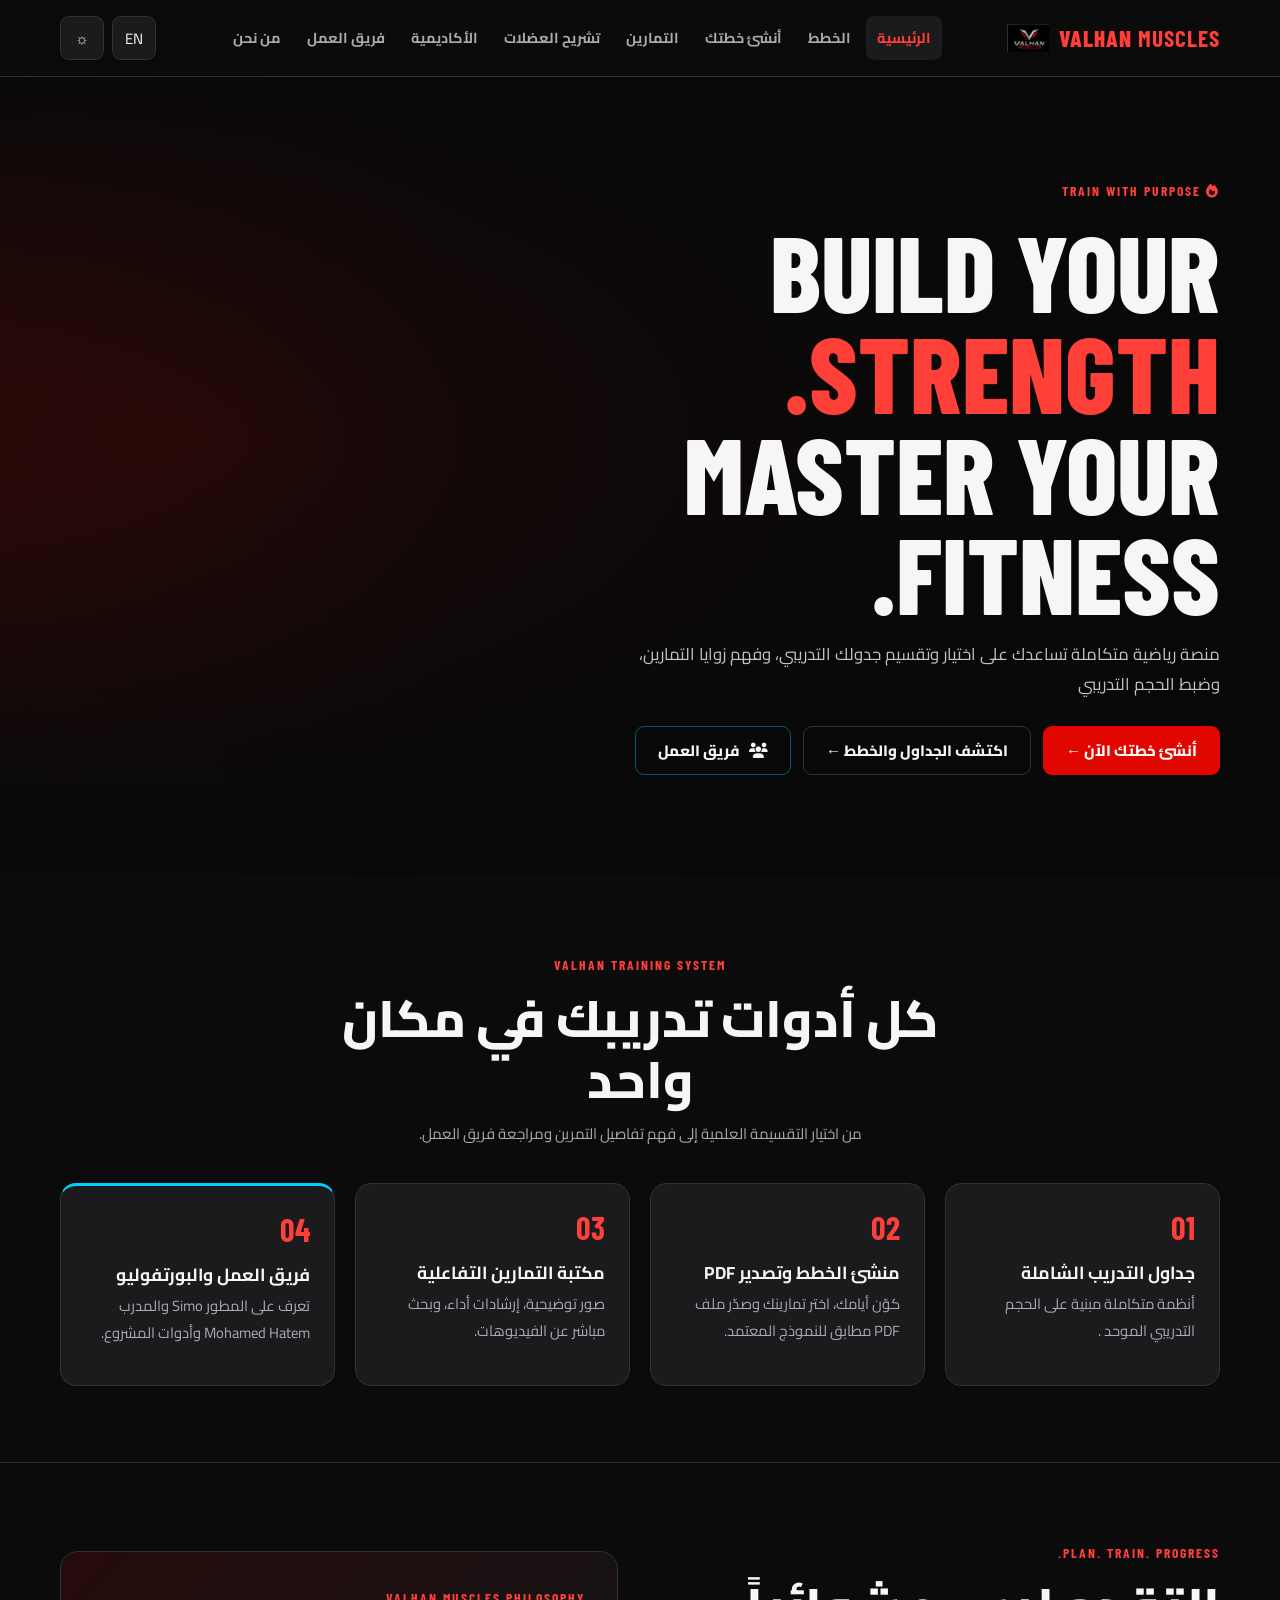
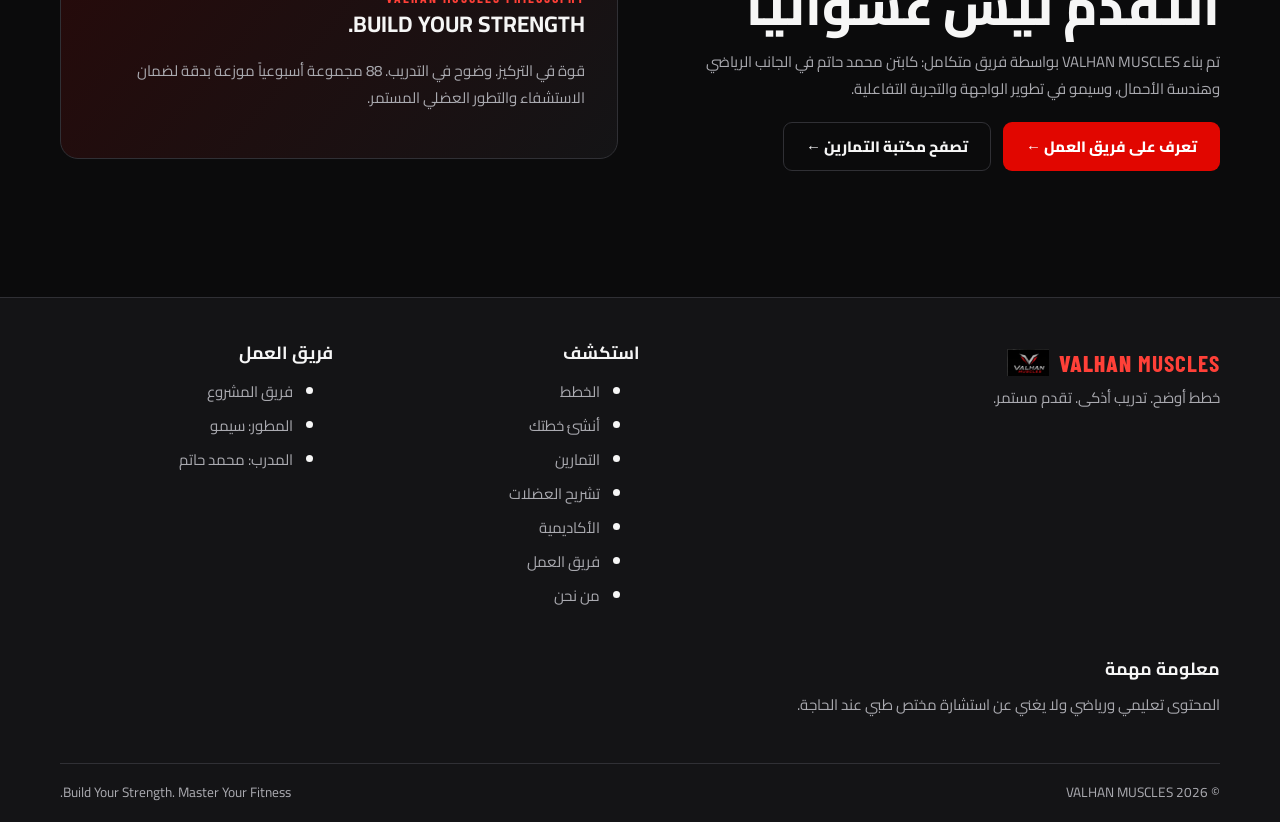
==== commit c708134a: "feat(valhan): implement updates - Build structured exercise, muscle, and equipment databases - Add i" ====
--- a/index.html
+++ b/index.html
@@ -20,15 +20,174 @@
 </head>
 
 <body data-root="." data-page="home"><a class="skip-link" href="#main-content">تخطَّ إلى المحتوى</a>
-  <header id="site-header"></header>
-  <main id="main-content"></main>
-  <footer id="site-footer"></footer>
+  <header id="site-header">
+    <div class="container header-inner">
+      <a class="brand" href="./index.html" aria-label="VALHAN MUSCLES - Home">
+        <img src="./assets/logos/logo.webp" alt="VALHAN MUSCLES">
+        <span>VALHAN <b>MUSCLES</b></span>
+      </a>
+      <nav class="nav" id="main-nav" aria-label="Main navigation">
+        <a class="active" href="./index.html" data-ar="الرئيسية" data-en="Home">الرئيسية</a>
+        <a class="" href="./pages/workout-plans.html" data-ar="الخطط" data-en="Plans">الخطط</a>
+        <a class="" href="./pages/workout-builder.html" data-ar="أنشئ خطتك" data-en="Builder">أنشئ خطتك</a>
+        <a class="" href="./pages/exercises.html" data-ar="التمارين" data-en="Exercises">التمارين</a>
+        <a href="./pages/anatomy.html" data-ar="تشريح العضلات" data-en="Anatomy">تشريح العضلات</a>
+        <a class="" href="./pages/academy.html" data-ar="الأكاديمية" data-en="Academy">الأكاديمية</a>
+        <a class="" href="./pages/our-team.html" data-ar="فريق العمل" data-en="Our Team">فريق العمل</a>
+        <a class="" href="./pages/about.html" data-ar="من نحن" data-en="About">من نحن</a>
+      </nav>
+      <div class="head-actions">
+        <button class="icon-btn" id="lang-toggle" type="button" aria-label="Change language">EN</button>
+        <button class="icon-btn" id="theme-toggle" type="button" aria-label="Toggle theme">☼</button>
+        <button class="menu-btn" id="menu-toggle" type="button" aria-label="Open menu" aria-expanded="false"
+          aria-controls="main-nav">☰</button>
+      </div>
+    </div>
+  </header>
+  <main id="main-content">
+
+    <section class="hero">
+      <div class="container hero-content">
+        <span class="eyebrow"><i class="fa-solid fa-fire"></i> TRAIN WITH PURPOSE</span>
+        <h1>BUILD YOUR <em>STRENGTH.</em><br />MASTER YOUR FITNESS.</h1>
+        <p><span
+            data-ar="منصة رياضية متكاملة تساعدك على اختيار وتقسيم جدولك التدريبي، وفهم زوايا التمارين، وضبط الحجم التدريبي"
+            data-en="A comprehensive fitness platform helping you organize workout splits, understand movements, and maintain verified weekly volume (88 weekly sets).">منصة
+            رياضية متكاملة تساعدك على اختيار وتقسيم جدولك التدريبي، وفهم زوايا التمارين، وضبط الحجم التدريبي</span> </p>
+        <div class="actions">
+          <a class="btn btn-primary" href="./pages/workout-builder.html"><span data-ar="أنشئ خطتك الآن ←"
+              data-en="Build your plan ←">أنشئ خطتك الآن ←</span></a>
+          <a class="btn btn-outline" href="./pages/workout-plans.html"><span data-ar="اكتشف الجداول والخطط ←"
+              data-en="Explore plans ←">اكتشف الجداول والخطط ←</span></a>
+          <a class="btn btn-outline" href="./pages/our-team.html"
+            style="border-color: rgba(0,210,255,0.4); color: var(--text);">
+            <i class="fa-solid fa-users"></i> <span data-ar="فريق العمل" data-en="Our Team">فريق العمل</span>
+          </a>
+        </div>
+      </div>
+    </section>
+    <section class="section">
+      <div class="container">
+        <div class="section-head">
+          <span class="eyebrow">VALHAN TRAINING SYSTEM</span>
+          <h2 class="section-title"><span data-ar="كل أدوات تدريبك في مكان واحد"
+              data-en="Your training tools in one place">كل أدوات تدريبك في مكان واحد</span></h2>
+          <p class="muted"><span data-ar="من اختيار التقسيمة العلمية إلى فهم تفاصيل التمرين ومراجعة فريق العمل."
+              data-en="From selecting scientific splits to mastering execution and exploring our team.">من اختيار
+              التقسيمة العلمية إلى فهم تفاصيل التمرين ومراجعة فريق العمل.</span></p>
+        </div>
+        <div class="grid feature-grid">
+          <a class="card feature reveal" href="./pages/workout-plans.html">
+            <b>01</b>
+            <h3><span data-ar="جداول التدريب الشاملة" data-en="Comprehensive Plans">جداول التدريب الشاملة</span></h3>
+            <p> <span data-ar="أنظمة متكاملة مبنية على الحجم التدريبي الموحد ."
+                data-en="7 unified systems based on verified weekly volume.">أنظمة متكاملة مبنية على الحجم التدريبي
+                الموحد .</span></p>
+          </a>
+          <a class="card feature reveal" href="./pages/workout-builder.html">
+            <b>02</b>
+            <h3><span data-ar="منشئ الخطط وتصدير PDF" data-en="Workout Builder &amp; PDF">منشئ الخطط وتصدير PDF</span>
+            </h3>
+            <p><span data-ar="كوّن أيامك، اختر تمارينك وصدّر ملف PDF مطابق للنموذج المعتمد."
+                data-en="Build your sessions and export clean print-ready PDFs.">كوّن أيامك، اختر تمارينك وصدّر ملف PDF
+                مطابق للنموذج المعتمد.</span></p>
+          </a>
+          <a class="card feature reveal" href="./pages/exercises.html">
+            <b>03</b>
+            <h3><span data-ar="مكتبة التمارين التفاعلية" data-en="Exercise Library">مكتبة التمارين التفاعلية</span></h3>
+            <p><span data-ar="صور توضيحية، إرشادات أداء، وبحث مباشر عن الفيديوهات."
+                data-en="Movement guides, cues, and direct tutorial search.">صور توضيحية، إرشادات أداء، وبحث مباشر عن
+                الفيديوهات.</span></p>
+          </a>
+          <a class="card feature reveal" href="./pages/our-team.html" style="border-top: 3px solid #00d2ff;">
+            <b>04</b>
+            <h3><span data-ar="فريق العمل والبورتفوليو" data-en="Our Team &amp; Portfolios">فريق العمل
+                والبورتفوليو</span></h3>
+            <p><span data-ar="تعرف على المطور Simo والمدرب Mohamed Hatem وأدوات المشروع."
+                data-en="Meet Developer Simo, Coach Mohamed Hatem and project stack.">تعرف على المطور Simo والمدرب
+                Mohamed Hatem وأدوات المشروع.</span></p>
+          </a>
+        </div>
+      </div>
+    </section>
+    <section class="section" style="border-top: 1px solid var(--line);">
+      <div class="container split">
+        <div>
+          <span class="eyebrow">PLAN. TRAIN. PROGRESS.</span>
+          <h2 class="section-title"><span data-ar="التقدم ليس عشوائياً" data-en="Progress is not random">التقدم ليس
+              عشوائياً</span></h2>
+          <p class="muted"><span
+              data-ar="تم بناء VALHAN MUSCLES بواسطة فريق متكامل: كابتن محمد حاتم في الجانب الرياضي وهندسة الأحمال، وسيمو في تطوير الواجهة والتجربة التفاعلية."
+              data-en="VALHAN MUSCLES is built by a dedicated team: Mohamed Hatem on fitness architecture and Simo on front-end engineering.">تم
+              بناء VALHAN MUSCLES بواسطة فريق متكامل: كابتن محمد حاتم في الجانب الرياضي وهندسة الأحمال، وسيمو في تطوير
+              الواجهة والتجربة التفاعلية.</span></p>
+          <div style="display:flex; gap:12px; flex-wrap:wrap; margin-top:20px;">
+            <a class="btn btn-primary" href="./pages/our-team.html"><span data-ar="تعرف على فريق العمل ←"
+                data-en="Meet the team ←">تعرف على فريق العمل ←</span></a>
+            <a class="btn btn-outline" href="./pages/exercises.html"><span data-ar="تصفح مكتبة التمارين ←"
+                data-en="Browse exercises ←">تصفح مكتبة التمارين ←</span></a>
+          </div>
+        </div>
+        <div class="about-panel">
+          <span class="eyebrow">VALHAN MUSCLES PHILOSOPHY</span>
+          <h2>BUILD YOUR STRENGTH.</h2>
+          <p class="muted"><span
+              data-ar="قوة في التركيز. وضوح في التدريب. 88 مجموعة أسبوعياً موزعة بدقة لضمان الاستشفاء والتطور العضلي المستمر."
+              data-en="Strength in focus. Clarity in training. 88 weekly sets carefully allocated for recovery and hypertrophy.">قوة
+              في التركيز. وضوح في التدريب. 88 مجموعة أسبوعياً موزعة بدقة لضمان الاستشفاء والتطور العضلي المستمر.</span>
+          </p>
+        </div>
+      </div>
+    </section>
+  </main>
+  <footer id="site-footer">
+    <div class="container">
+      <div class="footer-grid">
+        <div>
+          <a class="brand" href="./index.html">
+            <img src="./assets/logos/logo.webp" alt="VALHAN MUSCLES">
+            <span>VALHAN <b>MUSCLES</b></span>
+          </a>
+          <p data-ar="خطط أوضح. تدريب أذكى. تقدم مستمر." data-en="Clear plans. Smarter training. Consistent progress.">
+            خطط أوضح. تدريب أذكى. تقدم مستمر.</p>
+        </div>
+        <div>
+          <h3 class="footer-title" data-ar="استكشف" data-en="Explore">استكشف</h3>
+          <ul class="footer-links">
+            <li><a href="./pages/workout-plans.html" data-ar="الخطط" data-en="Plans">الخطط</a></li>
+            <li><a href="./pages/workout-builder.html" data-ar="أنشئ خطتك" data-en="Builder">أنشئ خطتك</a></li>
+            <li><a href="./pages/exercises.html" data-ar="التمارين" data-en="Exercises">التمارين</a></li>
+            <li><a href="./pages/anatomy.html" data-ar="تشريح العضلات" data-en="Anatomy">تشريح العضلات</a></li>
+            <li><a href="./pages/academy.html" data-ar="الأكاديمية" data-en="Academy">الأكاديمية</a></li>
+            <li><a href="./pages/our-team.html" data-ar="فريق العمل" data-en="Our Team">فريق العمل</a></li>
+            <li><a href="./pages/about.html" data-ar="من نحن" data-en="About">من نحن</a></li>
+          </ul>
+        </div>
+        <div>
+          <h3 class="footer-title" data-ar="فريق العمل" data-en="Our Team">فريق العمل</h3>
+          <ul class="footer-links">
+            <li><a href="./pages/our-team.html" data-ar="فريق المشروع" data-en="Team Hub">فريق المشروع</a></li>
+            <li><a href="./pages/developer.html" data-ar="المطور: سيمو" data-en="Developer: Simo">المطور: سيمو</a></li>
+            <li><a href="./pages/coach.html" data-ar="المدرب: محمد حاتم" data-en="Coach: Mohamed Hatem">المدرب: محمد
+                حاتم</a></li>
+          </ul>
+        </div>
+        <div>
+          <h3 class="footer-title" data-ar="معلومة مهمة" data-en="Important note">معلومة مهمة</h3>
+          <p data-ar="المحتوى تعليمي ورياضي ولا يغني عن استشارة مختص طبي عند الحاجة."
+            data-en="Educational fitness content; seek qualified medical advice when needed.">المحتوى تعليمي ورياضي ولا
+            يغني عن استشارة مختص طبي عند الحاجة.</p>
+        </div>
+      </div>
+      <div class="footer-bottom">
+        <span>© <span id="current-year">2026</span> VALHAN MUSCLES</span>
+        <span>Build Your Strength. Master Your Fitness.</span>
+      </div>
+    </div>
+  </footer>
   <div class="toast" id="toast" role="status" aria-live="polite"></div>
-  <script src="./js/storage.js" defer></script>
   <script src="./js/main.js" defer></script>
-  <script src="./js/exercises.js" defer></script>
-  <script src="./js/workout-builder.js" defer></script>
-  <script src="./js/app.js" defer></script>
+  <script src="./js/features/page-interactions.js" defer></script>
 </body>
 
 </html>
--- a/css/global.css
+++ b/css/global.css
@@ -147,6 +147,11 @@
   color: var(--red2)
 }
 
+.btn-outline:last-child:hover {
+  background-color: rgba(0, 210, 255, 0.4) !important;
+  border-color: rgb(246, 246, 246) !important;
+}
+
 .btn-quiet {
   background: var(--card2);
   border-color: var(--line)
--- a/css/pages/pages.css
+++ b/css/pages/pages.css
@@ -675,6 +675,10 @@
   font-size: 1.4rem;
   color: var(--red2);
   flex-shrink: 0;
+}
+
+body.light i.fa-brands.fa-github {
+  color: black !important;
 }
 
 .tech-card-title {
@@ -1693,4 +1697,98 @@
   .toc {
     position: static;
   }
-}+}
+/* ---------- Interactive anatomy ---------- */
+.anatomy-layout{display:grid;grid-template-columns:minmax(0,1.15fr) minmax(280px,.85fr);gap:22px;align-items:start}
+.anatomy-stage,.anatomy-panel{padding:22px;border:1px solid var(--line);border-radius:18px;background:var(--surface)}
+.anatomy-tabs{display:flex;justify-content:center;gap:10px;margin-bottom:14px}
+.anatomy-tabs .chip.active,.anatomy-muscle-option[aria-pressed="true"]{background:var(--red);color:#fff;border-color:var(--red)}
+.anatomy-figure{display:block;width:min(100%,390px);height:auto;margin:0 auto;overflow:visible}
+.body-base circle,.body-base path{fill:var(--card2);stroke:var(--muted);stroke-width:2;opacity:.9}
+.anatomy-zones path{fill:#e1060030;stroke:var(--red);stroke-width:2;cursor:pointer;transition:fill .2s,stroke-width .2s}
+.anatomy-zones path:hover,.anatomy-zones path.is-selected{fill:#e10600a8;stroke-width:3.5}
+.anatomy-disclaimer{max-width:620px;margin:10px auto 0;text-align:center;color:var(--muted);font-size:.82rem;line-height:1.7}
+.anatomy-panel h2{margin:8px 0}.anatomy-panel h3{margin:24px 0 12px}
+.anatomy-muscle-list{display:grid;grid-template-columns:repeat(2,minmax(0,1fr));gap:8px;margin-top:18px}
+.anatomy-muscle-option{display:flex;justify-content:space-between;align-items:center;gap:8px;padding:10px;border:1px solid var(--line);border-radius:10px;background:var(--card2);color:var(--text);text-align:start;cursor:pointer}
+.anatomy-muscle-option small{font-size:.68rem;color:var(--muted)}
+.anatomy-muscle-option[aria-pressed="true"] small{color:#fff}
+.anatomy-exercise-list{display:grid;gap:8px}
+.anatomy-exercise{display:flex;justify-content:space-between;gap:12px;padding:12px;border:1px solid var(--line);border-radius:10px;color:var(--text);text-decoration:none}
+.anatomy-exercise span{color:var(--red2);font-size:.8rem}
+
+/* ---------- Academy bookmarks, progress and editorial metadata ---------- */
+.article-tools{align-items:end}
+.article-difficulty{min-width:170px;flex:0 1 210px}
+.saved-articles-link{align-self:end;white-space:nowrap}
+.saved-articles-link.active,.article-bookmark.active{border-color:var(--red);color:var(--red2)}
+.a-card-status{display:flex;justify-content:space-between;align-items:center;gap:10px;margin-top:10px;color:var(--muted);font-size:.78rem}
+.bookmark-btn{width:36px;height:36px;display:grid;place-items:center;border:1px solid var(--line);border-radius:50%;background:transparent;color:var(--muted);cursor:pointer}
+.bookmark-btn.is-saved{color:var(--red2);border-color:var(--red)}
+.a-card-progress{height:5px;margin-top:12px;border-radius:99px;background:var(--line);overflow:hidden}
+.a-card-progress span{display:block;height:100%;background:var(--red);border-radius:inherit}
+.reading-progress{position:fixed;inset:0 0 auto;height:4px;z-index:1000;pointer-events:none;background:transparent}
+.reading-progress span{display:block;width:0;height:100%;background:var(--red);transition:width .12s linear}
+.article-credentials{display:grid;grid-template-columns:repeat(3,minmax(0,1fr));gap:14px;margin:10px auto 24px;padding:18px}
+.article-credentials>div{display:grid;gap:4px}.article-credentials strong{font-size:.82rem}.article-credentials span,.article-credentials p{font-size:.82rem;color:var(--muted);margin:0}
+.article-sources{grid-column:1/-1}.article-sources ul{margin:8px 0;padding-inline-start:22px}
+.article-sources a{color:var(--red2)}
+.article-bookmark{margin-bottom:14px}
+@media(max-width:900px){.anatomy-layout{grid-template-columns:1fr}.anatomy-figure{max-height:520px}.article-credentials{grid-template-columns:repeat(2,minmax(0,1fr))}}
+@media(max-width:560px){.anatomy-stage,.anatomy-panel{padding:14px}.anatomy-muscle-list{grid-template-columns:1fr}.article-credentials{grid-template-columns:1fr}.article-tools{grid-template-columns:1fr}.saved-articles-link{justify-content:center}}
+
+.focus-type{display:block;margin-top:3px;color:var(--red2);font-size:.72rem}
+
+/* ---------- Anatomy map: dual-body interactive layout ---------- */
+.anatomy-section .anatomy-layout{direction:ltr;display:grid;grid-template-columns:210px minmax(420px,1fr) 340px;gap:22px;align-items:start}
+.anatomy-groups,.anatomy-stage,.anatomy-panel{direction:rtl;padding:20px;border:1px solid var(--line);border-radius:18px;background:var(--surface)}
+.anatomy-groups{min-height:100%;position:sticky;top:18px}
+.anatomy-groups h2{font-size:1.08rem;margin:4px 0 22px;text-align:center}
+.anatomy-group-list{display:grid;gap:9px}
+.anatomy-group-option{--group-color:#a4adbd;display:flex;align-items:center;gap:11px;width:100%;min-height:54px;padding:8px 10px;border:1px solid var(--line);border-radius:12px;background:var(--card2);color:var(--text);font:inherit;text-align:start;cursor:pointer;transition:border-color .2s,background .2s,transform .2s}
+.anatomy-group-option:hover{border-color:var(--group-color);transform:translateY(-1px)}
+.anatomy-group-option.active{border-color:var(--group-color);background:color-mix(in srgb,var(--group-color) 12%,var(--card2));color:var(--group-color)}
+.anatomy-group-icon{display:grid;place-items:center;flex:0 0 38px;width:38px;height:38px;border-radius:11px;background:color-mix(in srgb,var(--group-color) 18%,transparent);color:var(--group-color);font-size:1.15rem}
+.anatomy-group-option.chest{--group-color:#ef6464}.anatomy-group-option.back{--group-color:#58a8ee}.anatomy-group-option.shoulders{--group-color:#f3c84b}.anatomy-group-option.arms{--group-color:#ff922e}.anatomy-group-option.legs{--group-color:#76bd70}.anatomy-group-option.core{--group-color:#a875df}
+.anatomy-group-dot{margin-inline-start:auto;color:var(--group-color);font-size:.55rem}
+.anatomy-side-note{margin:24px 0 0;color:var(--muted);font-size:.78rem;line-height:1.8;text-align:center}
+.anatomy-center{direction:rtl;min-width:0}
+.anatomy-stage{padding:18px 16px 16px;overflow:hidden}
+.anatomy-stage-head{display:flex;justify-content:space-between;align-items:center;gap:14px;margin:0 6px 10px}
+.anatomy-stage-head h2{margin:4px 0 0;font-size:1.1rem}
+.anatomy-tabs{display:flex;justify-content:center;gap:7px;margin:0;flex-wrap:wrap}
+.anatomy-tabs .chip{padding:8px 13px;font-size:.82rem;border-radius:10px}
+.anatomy-tabs .chip.active{background:var(--red);border-color:var(--red);color:#fff}
+.anatomy-figure-pair{display:block;width:100%;height:auto;max-height:660px;margin:0 auto;overflow:visible}
+.anatomy-view-label{fill:var(--muted);font:700 13px 'Barlow Condensed',sans-serif;letter-spacing:2px}
+.body-base circle,.body-base path{fill:url(#bodyShade);stroke:#39445b;stroke-width:3;stroke-linejoin:round;opacity:1}
+.anatomy-zones path{fill:#252b39;fill-opacity:.13;stroke:#46516a;stroke-width:2.2;stroke-linejoin:round;cursor:pointer;transition:fill .18s,fill-opacity .18s,stroke .18s,filter .18s}
+.anatomy-zones path:hover,.anatomy-zones path.group-highlight{fill:#ff922e;fill-opacity:.55;stroke:#ffad56;stroke-width:2.8}
+.anatomy-zones path.is-selected{fill:#ff922e;fill-opacity:1;stroke:#ffc078;stroke-width:3;filter:drop-shadow(0 0 5px #ff922e88)}
+.anatomy-person[hidden]{display:none}
+.anatomy-legend{display:flex;justify-content:space-evenly;gap:12px;flex-wrap:wrap;margin:10px 4px 0;padding:13px 8px;border:1px solid var(--line);border-radius:12px;background:var(--card2)}
+.anatomy-legend span{display:flex;align-items:center;gap:8px;color:var(--muted);font-size:.78rem}
+.anatomy-legend i{width:13px;height:13px;border-radius:4px;background:#ff922e;display:inline-block}.anatomy-legend .legend-neutral{background:#7d89a3}.anatomy-legend .legend-pending{background:transparent;border:2px dashed var(--muted)}
+.anatomy-disclaimer{max-width:none;margin:10px 4px 0;padding:11px 14px;border:1px solid var(--line);border-radius:11px;background:var(--surface);color:var(--muted);font-size:.76rem;line-height:1.8;text-align:center}
+.anatomy-panel{min-width:0}
+.anatomy-panel h2{margin:8px 0 10px;font-size:1.35rem}
+.anatomy-panel>p{font-size:.88rem;line-height:1.8}
+.anatomy-selected-meta{margin:10px 0}
+.anatomy-review-badge{display:inline-flex;padding:5px 10px;border-radius:99px;background:#ff922e18;color:#ff9b42;font-size:.72rem}
+.anatomy-muscle-list{display:grid;grid-template-columns:1fr;gap:7px;margin-top:15px}
+.anatomy-muscle-option{display:flex;justify-content:space-between;align-items:center;gap:8px;padding:10px 12px;border:1px solid var(--line);border-radius:10px;background:var(--card2);color:var(--text);text-align:start;cursor:pointer}
+.anatomy-muscle-option[aria-pressed="true"]{border-color:#ff922e;background:#ff922e16;color:#ffad56}
+.anatomy-muscle-option small{font-size:.68rem;color:var(--muted)}
+.anatomy-panel-divider{height:1px;background:var(--line);margin:20px 0}
+.anatomy-related-head{display:flex;align-items:center;justify-content:space-between;gap:10px;margin-bottom:10px}
+.anatomy-related-head h3{margin:0;font-size:1rem}
+.anatomy-related-head>span{padding:3px 9px;border:1px solid var(--line);border-radius:8px;color:var(--muted);font-size:.75rem}
+.anatomy-exercise-list{display:grid;gap:7px;max-height:310px;overflow:auto}
+.anatomy-exercise{display:flex;align-items:center;justify-content:space-between;gap:10px;padding:10px 11px;border:1px solid var(--line);border-radius:10px;color:var(--text);text-decoration:none;transition:border-color .2s,background .2s}
+.anatomy-exercise:hover{border-color:var(--red);background:var(--card2)}
+.anatomy-exercise-name{font-size:.84rem}.anatomy-exercise-arrow{color:var(--red2)}
+.anatomy-all-exercises{display:flex;align-items:center;justify-content:space-between;gap:10px;margin-top:14px;padding:11px 13px;border:1px solid var(--line);border-radius:10px;color:var(--text);text-decoration:none;font-size:.86rem}
+.anatomy-all-exercises:hover{border-color:var(--red);color:var(--red2)}
+@media(max-width:1180px){.anatomy-section .anatomy-layout{grid-template-columns:185px minmax(360px,1fr)}.anatomy-panel{grid-column:1/-1}.anatomy-panel .anatomy-muscle-list{grid-template-columns:repeat(3,minmax(0,1fr))}.anatomy-exercise-list{grid-template-columns:repeat(2,minmax(0,1fr));max-height:none}}
+@media(max-width:760px){.anatomy-section .anatomy-layout{grid-template-columns:1fr;gap:14px}.anatomy-groups{position:static}.anatomy-group-list{grid-template-columns:repeat(3,minmax(0,1fr))}.anatomy-group-option{justify-content:center;flex-direction:column;gap:5px;text-align:center;font-size:.78rem}.anatomy-group-dot{display:none}.anatomy-side-note{margin-top:12px}.anatomy-panel{grid-column:auto}.anatomy-panel .anatomy-muscle-list{grid-template-columns:repeat(2,minmax(0,1fr))}.anatomy-stage-head{align-items:flex-start;flex-direction:column}.anatomy-figure-pair{min-width:560px}.anatomy-stage{overflow-x:auto}.anatomy-exercise-list{grid-template-columns:1fr}}
+@media(max-width:430px){.anatomy-group-list{grid-template-columns:repeat(2,minmax(0,1fr))}.anatomy-legend{justify-content:flex-start}.anatomy-panel .anatomy-muscle-list{grid-template-columns:1fr}}
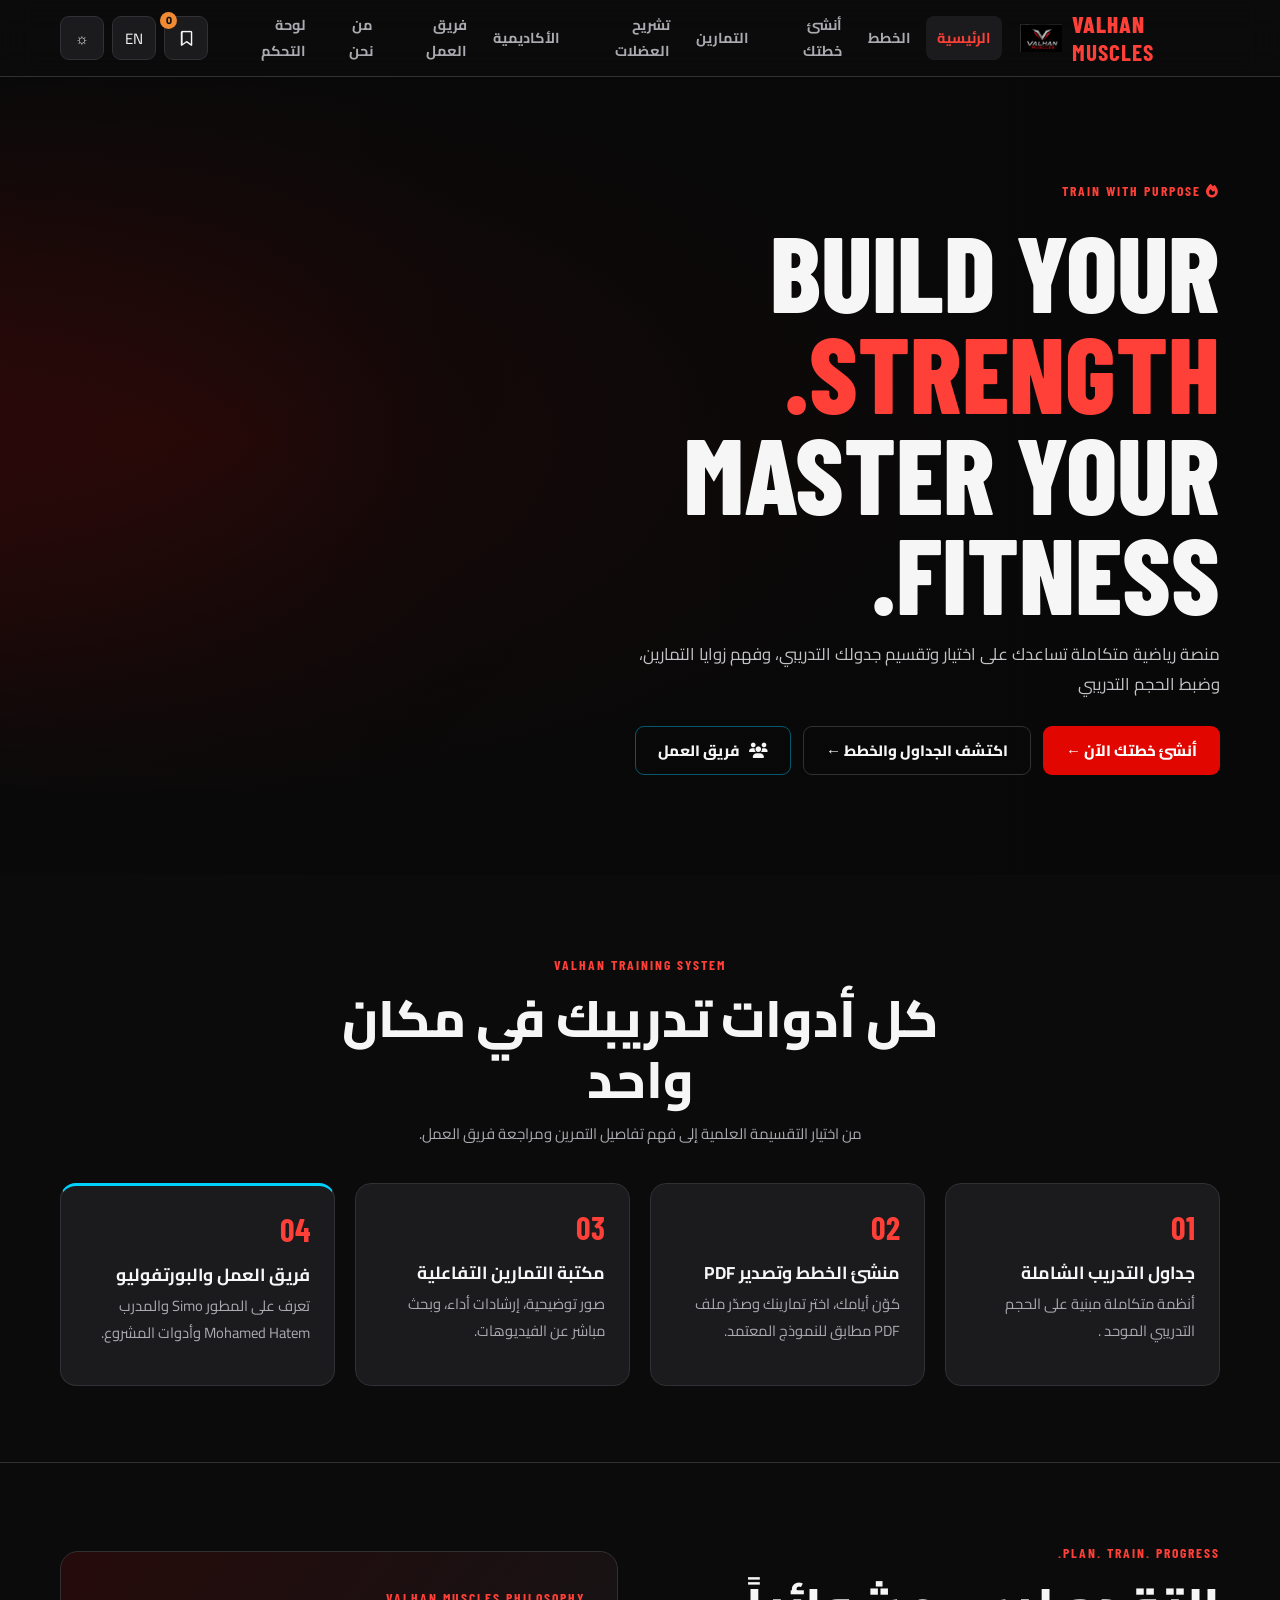
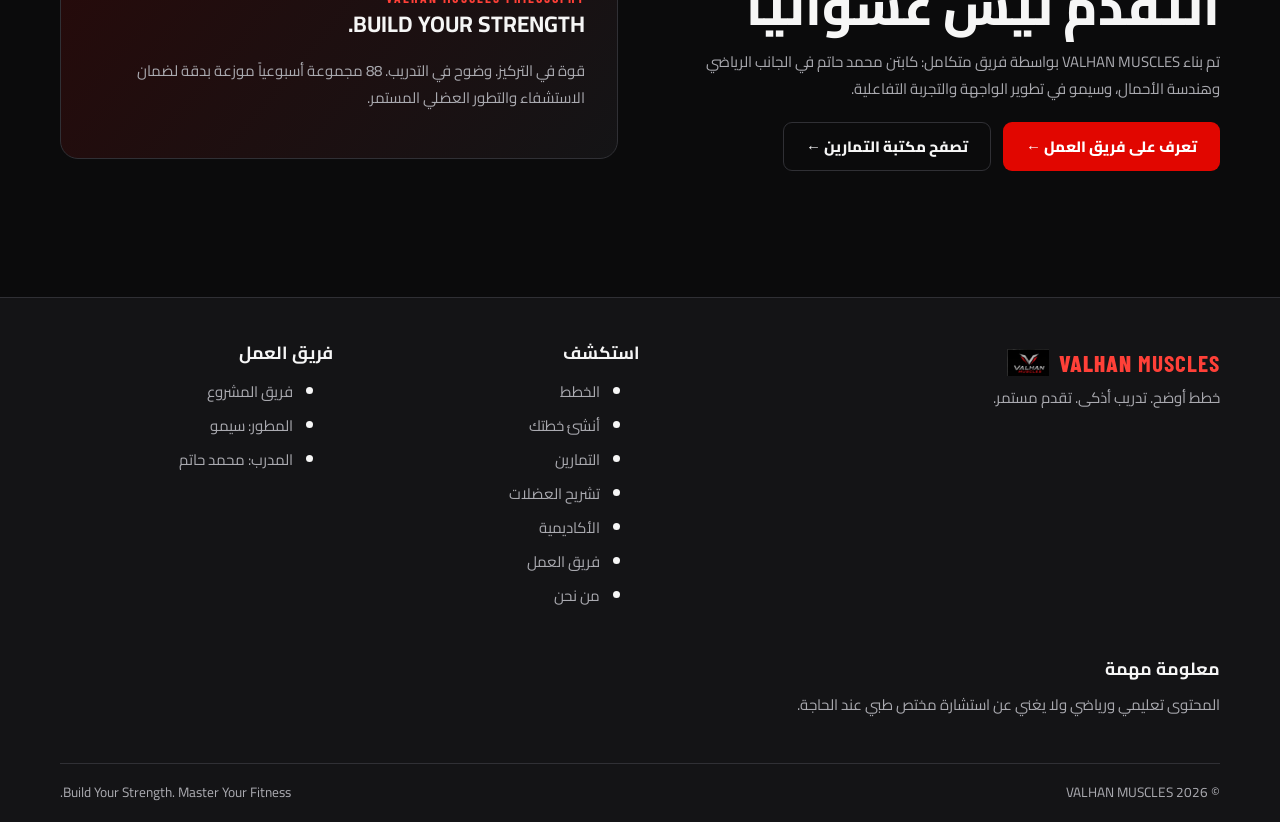
==== commit 75836b56: "feat(platform): add integrated dashboard and training tools - add dashboard with recent activity, tr" ====
--- a/index.html
+++ b/index.html
@@ -188,6 +188,15 @@
   <div class="toast" id="toast" role="status" aria-live="polite"></div>
   <script src="./js/main.js" defer></script>
   <script src="./js/features/page-interactions.js" defer></script>
+  <script src="./js/storage.js" defer></script>
+  <script src="./js/data/muscles.js" defer></script>
+  <script src="./js/data/equipment.js" defer></script>
+  <script src="./js/data/exercises.js" defer></script>
+  <script src="./js/data/workout-plans.js" defer></script>
+  <script src="./js/data/relations.js" defer></script>
+  <script src="./js/articles-data.js" defer></script>
+  <script src="./js/features/saved-content.js" defer></script>
+  <script src="./js/features/platform.js" defer></script>
 </body>
 
 </html>
--- a/css/pages/pages.css
+++ b/css/pages/pages.css
@@ -1768,13 +1768,12 @@
 .anatomy-person[hidden]{display:none}
 .anatomy-legend{display:flex;justify-content:space-evenly;gap:12px;flex-wrap:wrap;margin:10px 4px 0;padding:13px 8px;border:1px solid var(--line);border-radius:12px;background:var(--card2)}
 .anatomy-legend span{display:flex;align-items:center;gap:8px;color:var(--muted);font-size:.78rem}
-.anatomy-legend i{width:13px;height:13px;border-radius:4px;background:#ff922e;display:inline-block}.anatomy-legend .legend-neutral{background:#7d89a3}.anatomy-legend .legend-pending{background:transparent;border:2px dashed var(--muted)}
+.anatomy-legend i{width:13px;height:13px;border-radius:4px;background:#ff922e;display:inline-block}.anatomy-legend .legend-neutral{background:#7d89a3}
 .anatomy-disclaimer{max-width:none;margin:10px 4px 0;padding:11px 14px;border:1px solid var(--line);border-radius:11px;background:var(--surface);color:var(--muted);font-size:.76rem;line-height:1.8;text-align:center}
 .anatomy-panel{min-width:0}
 .anatomy-panel h2{margin:8px 0 10px;font-size:1.35rem}
 .anatomy-panel>p{font-size:.88rem;line-height:1.8}
 .anatomy-selected-meta{margin:10px 0}
-.anatomy-review-badge{display:inline-flex;padding:5px 10px;border-radius:99px;background:#ff922e18;color:#ff9b42;font-size:.72rem}
 .anatomy-muscle-list{display:grid;grid-template-columns:1fr;gap:7px;margin-top:15px}
 .anatomy-muscle-option{display:flex;justify-content:space-between;align-items:center;gap:8px;padding:10px 12px;border:1px solid var(--line);border-radius:10px;background:var(--card2);color:var(--text);text-align:start;cursor:pointer}
 .anatomy-muscle-option[aria-pressed="true"]{border-color:#ff922e;background:#ff922e16;color:#ffad56}
@@ -1792,3 +1791,44 @@
 @media(max-width:1180px){.anatomy-section .anatomy-layout{grid-template-columns:185px minmax(360px,1fr)}.anatomy-panel{grid-column:1/-1}.anatomy-panel .anatomy-muscle-list{grid-template-columns:repeat(3,minmax(0,1fr))}.anatomy-exercise-list{grid-template-columns:repeat(2,minmax(0,1fr));max-height:none}}
 @media(max-width:760px){.anatomy-section .anatomy-layout{grid-template-columns:1fr;gap:14px}.anatomy-groups{position:static}.anatomy-group-list{grid-template-columns:repeat(3,minmax(0,1fr))}.anatomy-group-option{justify-content:center;flex-direction:column;gap:5px;text-align:center;font-size:.78rem}.anatomy-group-dot{display:none}.anatomy-side-note{margin-top:12px}.anatomy-panel{grid-column:auto}.anatomy-panel .anatomy-muscle-list{grid-template-columns:repeat(2,minmax(0,1fr))}.anatomy-stage-head{align-items:flex-start;flex-direction:column}.anatomy-figure-pair{min-width:560px}.anatomy-stage{overflow-x:auto}.anatomy-exercise-list{grid-template-columns:1fr}}
 @media(max-width:430px){.anatomy-group-list{grid-template-columns:repeat(2,minmax(0,1fr))}.anatomy-legend{justify-content:flex-start}.anatomy-panel .anatomy-muscle-list{grid-template-columns:1fr}}
+
+
+/* Saved content hub + exercise bookmarks */
+.header-saved-btn { position: relative; }
+.header-saved-btn .hub-count-badge {
+  position: absolute;
+  inset-block-start: -5px;
+  inset-inline-end: -5px;
+  min-width: 17px;
+  height: 17px;
+  padding-inline: 4px;
+  display: grid;
+  place-items: center;
+  border-radius: 999px;
+  background: var(--accent, #f08a32);
+  color: #111;
+  font-size: .68rem;
+  font-weight: 800;
+  line-height: 1;
+}
+.saved-hub-modal { z-index: 1200; }
+.saved-hub-box { max-height: min(86vh, 760px); overflow: auto; }
+.exercise-card { position: relative; }
+.exercise-card-link { display: block; color: inherit; text-decoration: none; }
+.exercise-card-bookmark {
+  position: absolute;
+  inset-block-start: 10px;
+  inset-inline-end: 10px;
+  z-index: 2;
+  background: var(--surface, #17191d);
+  border: 1px solid var(--line);
+  box-shadow: 0 3px 12px #0002;
+}
+.exercise-card-bookmark.is-saved,
+.bookmark-btn.is-saved { color: var(--accent, #f08a32); }
+.exercise-card-link:focus-visible,
+.bookmark-btn:focus-visible,
+.header-saved-btn:focus-visible {
+  outline: 2px solid var(--accent, #f08a32);
+  outline-offset: 3px;
+}
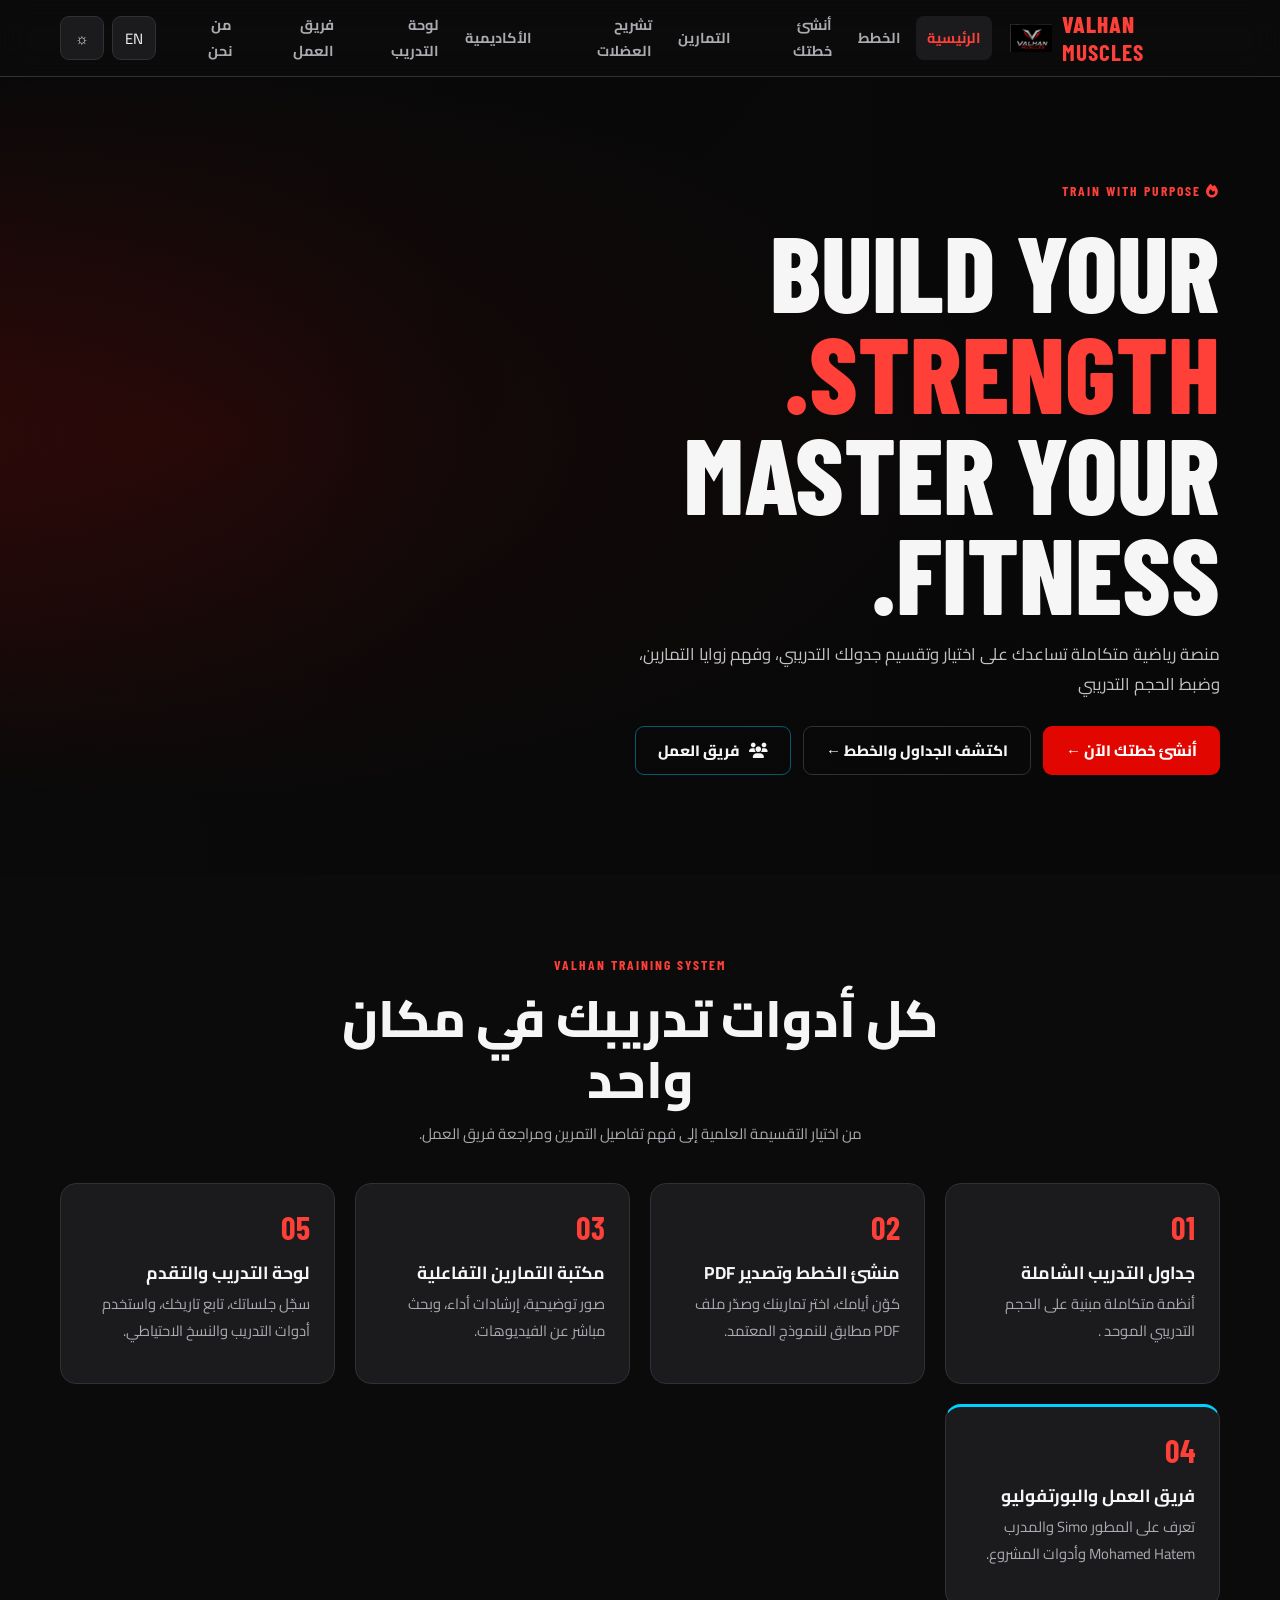
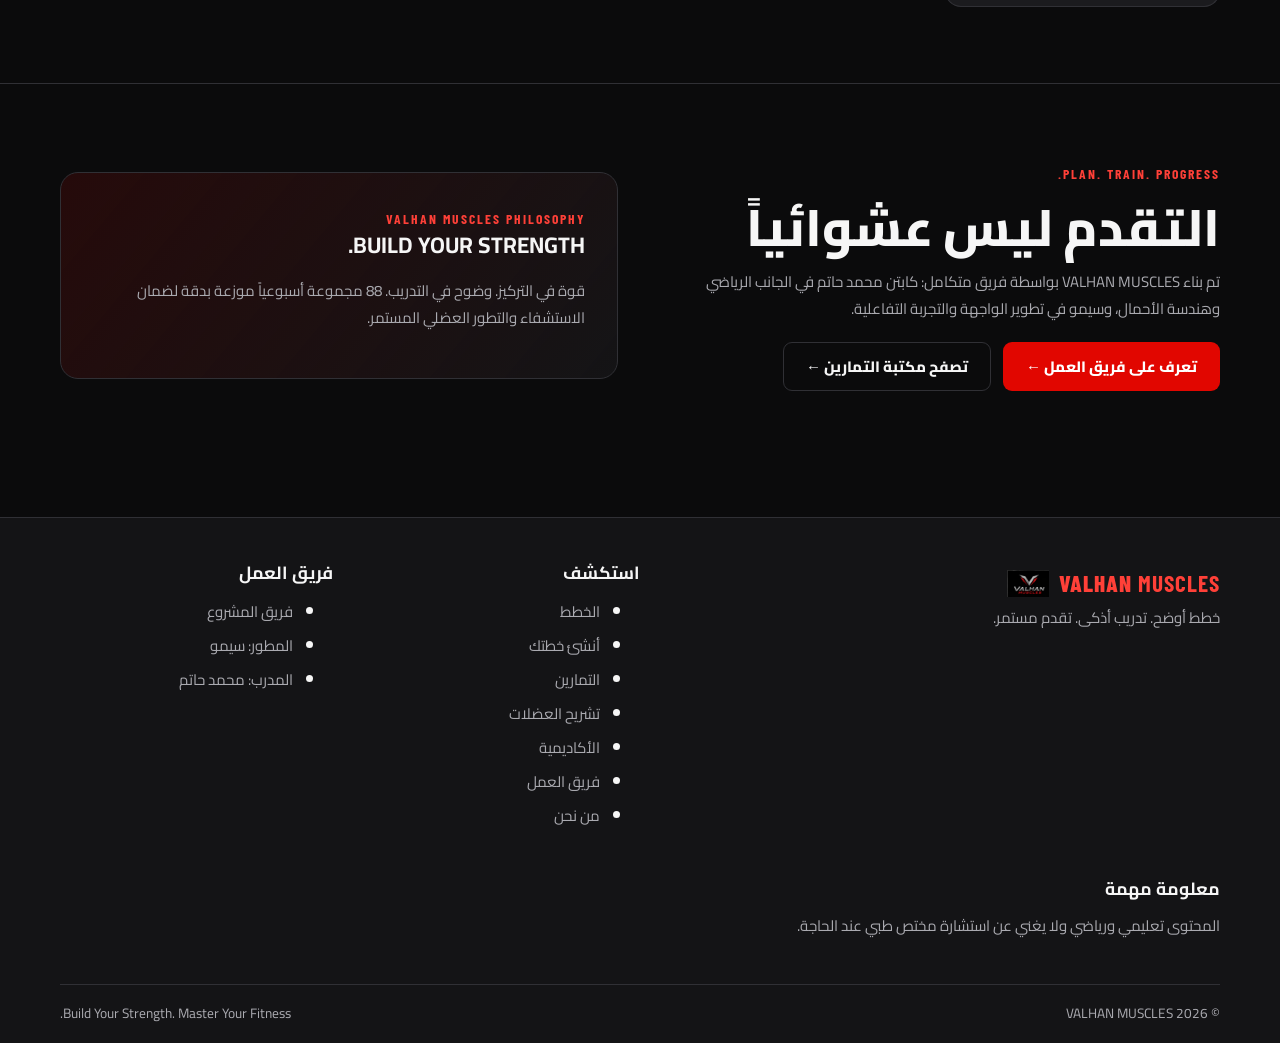
==== commit 8e049dda: "fix: improve anatomy interactions, navigation and training dashboard" ====
--- a/index.html
+++ b/index.html
@@ -33,8 +33,9 @@
         <a class="" href="./pages/exercises.html" data-ar="التمارين" data-en="Exercises">التمارين</a>
         <a href="./pages/anatomy.html" data-ar="تشريح العضلات" data-en="Anatomy">تشريح العضلات</a>
         <a class="" href="./pages/academy.html" data-ar="الأكاديمية" data-en="Academy">الأكاديمية</a>
+        <a href="./pages/dashboard.html" data-ar="لوحة التدريب" data-en="Dashboard">لوحة التدريب</a>
         <a class="" href="./pages/our-team.html" data-ar="فريق العمل" data-en="Our Team">فريق العمل</a>
-        <a class="" href="./pages/about.html" data-ar="من نحن" data-en="About">من نحن</a>
+        <a class="" href="./pages/our-team.html#about-valhan" data-ar="من نحن" data-en="About">من نحن</a>
       </nav>
       <div class="head-actions">
         <button class="icon-btn" id="lang-toggle" type="button" aria-label="Change language">EN</button>
@@ -57,7 +58,7 @@
         <div class="actions">
           <a class="btn btn-primary" href="./pages/workout-builder.html"><span data-ar="أنشئ خطتك الآن ←"
               data-en="Build your plan ←">أنشئ خطتك الآن ←</span></a>
-          <a class="btn btn-outline" href="./pages/workout-plans.html"><span data-ar="اكتشف الجداول والخطط ←"
+          <a class="btn btn-outline"   href="./pages/workout-plans.html"><span data-ar="اكتشف الجداول والخطط ←"
               data-en="Explore plans ←">اكتشف الجداول والخطط ←</span></a>
           <a class="btn btn-outline" href="./pages/our-team.html"
             style="border-color: rgba(0,210,255,0.4); color: var(--text);">
@@ -98,6 +99,11 @@
             <p><span data-ar="صور توضيحية، إرشادات أداء، وبحث مباشر عن الفيديوهات."
                 data-en="Movement guides, cues, and direct tutorial search.">صور توضيحية، إرشادات أداء، وبحث مباشر عن
                 الفيديوهات.</span></p>
+          </a>
+          <a class="card feature reveal" href="./pages/dashboard.html">
+            <b>05</b>
+            <h3><span data-ar="لوحة التدريب والتقدم" data-en="Training Dashboard">لوحة التدريب والتقدم</span></h3>
+            <p><span data-ar="سجّل جلساتك، تابع تاريخك، واستخدم أدوات التدريب والنسخ الاحتياطي." data-en="Log sessions, review history, and use training and backup tools.">سجّل جلساتك، تابع تاريخك، واستخدم أدوات التدريب والنسخ الاحتياطي.</span></p>
           </a>
           <a class="card feature reveal" href="./pages/our-team.html" style="border-top: 3px solid #00d2ff;">
             <b>04</b>
@@ -160,7 +166,7 @@
             <li><a href="./pages/anatomy.html" data-ar="تشريح العضلات" data-en="Anatomy">تشريح العضلات</a></li>
             <li><a href="./pages/academy.html" data-ar="الأكاديمية" data-en="Academy">الأكاديمية</a></li>
             <li><a href="./pages/our-team.html" data-ar="فريق العمل" data-en="Our Team">فريق العمل</a></li>
-            <li><a href="./pages/about.html" data-ar="من نحن" data-en="About">من نحن</a></li>
+            <li><a href="./pages/our-team.html#about-valhan" data-ar="من نحن" data-en="About">من نحن</a></li>
           </ul>
         </div>
         <div>
@@ -188,15 +194,6 @@
   <div class="toast" id="toast" role="status" aria-live="polite"></div>
   <script src="./js/main.js" defer></script>
   <script src="./js/features/page-interactions.js" defer></script>
-  <script src="./js/storage.js" defer></script>
-  <script src="./js/data/muscles.js" defer></script>
-  <script src="./js/data/equipment.js" defer></script>
-  <script src="./js/data/exercises.js" defer></script>
-  <script src="./js/data/workout-plans.js" defer></script>
-  <script src="./js/data/relations.js" defer></script>
-  <script src="./js/articles-data.js" defer></script>
-  <script src="./js/features/saved-content.js" defer></script>
-  <script src="./js/features/platform.js" defer></script>
 </body>
 
 </html>
--- a/css/pages/pages.css
+++ b/css/pages/pages.css
@@ -493,7 +493,6 @@
   width: 100%;
   height: 100%;
   object-fit: cover;
-  object-position: center top;
   transition: transform .5s cubic-bezier(0.16, 1, 0.3, 1);
 }
 
@@ -1698,103 +1697,782 @@
     position: static;
   }
 }
+
 /* ---------- Interactive anatomy ---------- */
-.anatomy-layout{display:grid;grid-template-columns:minmax(0,1.15fr) minmax(280px,.85fr);gap:22px;align-items:start}
-.anatomy-stage,.anatomy-panel{padding:22px;border:1px solid var(--line);border-radius:18px;background:var(--surface)}
-.anatomy-tabs{display:flex;justify-content:center;gap:10px;margin-bottom:14px}
-.anatomy-tabs .chip.active,.anatomy-muscle-option[aria-pressed="true"]{background:var(--red);color:#fff;border-color:var(--red)}
-.anatomy-figure{display:block;width:min(100%,390px);height:auto;margin:0 auto;overflow:visible}
-.body-base circle,.body-base path{fill:var(--card2);stroke:var(--muted);stroke-width:2;opacity:.9}
-.anatomy-zones path{fill:#e1060030;stroke:var(--red);stroke-width:2;cursor:pointer;transition:fill .2s,stroke-width .2s}
-.anatomy-zones path:hover,.anatomy-zones path.is-selected{fill:#e10600a8;stroke-width:3.5}
-.anatomy-disclaimer{max-width:620px;margin:10px auto 0;text-align:center;color:var(--muted);font-size:.82rem;line-height:1.7}
-.anatomy-panel h2{margin:8px 0}.anatomy-panel h3{margin:24px 0 12px}
-.anatomy-muscle-list{display:grid;grid-template-columns:repeat(2,minmax(0,1fr));gap:8px;margin-top:18px}
-.anatomy-muscle-option{display:flex;justify-content:space-between;align-items:center;gap:8px;padding:10px;border:1px solid var(--line);border-radius:10px;background:var(--card2);color:var(--text);text-align:start;cursor:pointer}
-.anatomy-muscle-option small{font-size:.68rem;color:var(--muted)}
-.anatomy-muscle-option[aria-pressed="true"] small{color:#fff}
-.anatomy-exercise-list{display:grid;gap:8px}
-.anatomy-exercise{display:flex;justify-content:space-between;gap:12px;padding:12px;border:1px solid var(--line);border-radius:10px;color:var(--text);text-decoration:none}
-.anatomy-exercise span{color:var(--red2);font-size:.8rem}
+.anatomy-layout {
+  display: grid;
+  grid-template-columns: minmax(0, 1.15fr) minmax(280px, .85fr);
+  gap: 22px;
+  align-items: start
+}
+
+.anatomy-stage,
+.anatomy-panel {
+  padding: 22px;
+  border: 1px solid var(--line);
+  border-radius: 18px;
+  background: var(--surface)
+}
+
+.anatomy-tabs {
+  display: flex;
+  justify-content: center;
+  gap: 10px;
+  margin-bottom: 14px
+}
+
+.anatomy-tabs .chip.active,
+.anatomy-muscle-option[aria-pressed="true"] {
+  background: var(--red);
+  color: #fff;
+  border-color: var(--red)
+}
+
+.anatomy-figure {
+  display: block;
+  width: min(100%, 390px);
+  height: auto;
+  margin: 0 auto;
+  overflow: visible
+}
+
+.body-base circle,
+.body-base path {
+  fill: var(--card2);
+  stroke: var(--muted);
+  stroke-width: 2;
+  opacity: .9
+}
+
+.anatomy-zones path {
+  fill: #e1060030;
+  stroke: var(--red);
+  stroke-width: 2;
+  cursor: pointer;
+  transition: fill .2s, stroke-width .2s
+}
+
+.anatomy-zones path:hover,
+.anatomy-zones path.is-selected {
+  fill: #e10600a8;
+  stroke-width: 3.5
+}
+
+.anatomy-disclaimer {
+  max-width: 620px;
+  margin: 10px auto 0;
+  text-align: center;
+  color: var(--muted);
+  font-size: .82rem;
+  line-height: 1.7
+}
+
+.anatomy-panel h2 {
+  margin: 8px 0
+}
+
+.anatomy-panel h3 {
+  margin: 24px 0 12px
+}
+
+.anatomy-muscle-list {
+  display: grid;
+  grid-template-columns: repeat(2, minmax(0, 1fr));
+  gap: 8px;
+  margin-top: 18px
+}
+
+.anatomy-muscle-option {
+  display: flex;
+  justify-content: space-between;
+  align-items: center;
+  gap: 8px;
+  padding: 10px;
+  border: 1px solid var(--line);
+  border-radius: 10px;
+  background: var(--card2);
+  color: var(--text);
+  text-align: start;
+  cursor: pointer
+}
+
+.anatomy-muscle-option small {
+  font-size: .68rem;
+  color: var(--muted)
+}
+
+.anatomy-muscle-option[aria-pressed="true"] small {
+  color: #fff
+}
+
+.anatomy-exercise-list {
+  display: grid;
+  gap: 8px
+}
+
+.anatomy-exercise {
+  display: flex;
+  justify-content: space-between;
+  gap: 12px;
+  padding: 12px;
+  border: 1px solid var(--line);
+  border-radius: 10px;
+  color: var(--text);
+  text-decoration: none
+}
+
+.anatomy-exercise span {
+  color: var(--red2);
+  font-size: .8rem
+}
 
 /* ---------- Academy bookmarks, progress and editorial metadata ---------- */
-.article-tools{align-items:end}
-.article-difficulty{min-width:170px;flex:0 1 210px}
-.saved-articles-link{align-self:end;white-space:nowrap}
-.saved-articles-link.active,.article-bookmark.active{border-color:var(--red);color:var(--red2)}
-.a-card-status{display:flex;justify-content:space-between;align-items:center;gap:10px;margin-top:10px;color:var(--muted);font-size:.78rem}
-.bookmark-btn{width:36px;height:36px;display:grid;place-items:center;border:1px solid var(--line);border-radius:50%;background:transparent;color:var(--muted);cursor:pointer}
-.bookmark-btn.is-saved{color:var(--red2);border-color:var(--red)}
-.a-card-progress{height:5px;margin-top:12px;border-radius:99px;background:var(--line);overflow:hidden}
-.a-card-progress span{display:block;height:100%;background:var(--red);border-radius:inherit}
-.reading-progress{position:fixed;inset:0 0 auto;height:4px;z-index:1000;pointer-events:none;background:transparent}
-.reading-progress span{display:block;width:0;height:100%;background:var(--red);transition:width .12s linear}
-.article-credentials{display:grid;grid-template-columns:repeat(3,minmax(0,1fr));gap:14px;margin:10px auto 24px;padding:18px}
-.article-credentials>div{display:grid;gap:4px}.article-credentials strong{font-size:.82rem}.article-credentials span,.article-credentials p{font-size:.82rem;color:var(--muted);margin:0}
-.article-sources{grid-column:1/-1}.article-sources ul{margin:8px 0;padding-inline-start:22px}
-.article-sources a{color:var(--red2)}
-.article-bookmark{margin-bottom:14px}
-@media(max-width:900px){.anatomy-layout{grid-template-columns:1fr}.anatomy-figure{max-height:520px}.article-credentials{grid-template-columns:repeat(2,minmax(0,1fr))}}
-@media(max-width:560px){.anatomy-stage,.anatomy-panel{padding:14px}.anatomy-muscle-list{grid-template-columns:1fr}.article-credentials{grid-template-columns:1fr}.article-tools{grid-template-columns:1fr}.saved-articles-link{justify-content:center}}
-
-.focus-type{display:block;margin-top:3px;color:var(--red2);font-size:.72rem}
+.article-tools {
+  align-items: end
+}
+
+.article-difficulty {
+  min-width: 170px;
+  flex: 0 1 210px
+}
+
+.saved-articles-link {
+  align-self: end;
+  white-space: nowrap
+}
+
+.saved-articles-link.active,
+.article-bookmark.active {
+  border-color: var(--red);
+  color: var(--red2)
+}
+
+.a-card-status {
+  display: flex;
+  justify-content: space-between;
+  align-items: center;
+  gap: 10px;
+  margin-top: 10px;
+  color: var(--muted);
+  font-size: .78rem
+}
+
+.bookmark-btn {
+  width: 36px;
+  height: 36px;
+  display: grid;
+  place-items: center;
+  border: 1px solid var(--line);
+  border-radius: 50%;
+  background: transparent;
+  color: var(--muted);
+  cursor: pointer
+}
+
+.bookmark-btn.is-saved {
+  color: var(--red2);
+  border-color: var(--red)
+}
+
+.a-card-progress {
+  height: 5px;
+  margin-top: 12px;
+  border-radius: 99px;
+  background: var(--line);
+  overflow: hidden
+}
+
+.a-card-progress span {
+  display: block;
+  height: 100%;
+  background: var(--red);
+  border-radius: inherit
+}
+
+.reading-progress {
+  position: fixed;
+  inset: 0 0 auto;
+  height: 4px;
+  z-index: 1000;
+  pointer-events: none;
+  background: transparent
+}
+
+.reading-progress span {
+  display: block;
+  width: 0;
+  height: 100%;
+  background: var(--red);
+  transition: width .12s linear
+}
+
+.article-credentials {
+  display: grid;
+  grid-template-columns: repeat(3, minmax(0, 1fr));
+  gap: 14px;
+  margin: 10px auto 24px;
+  padding: 18px
+}
+
+.article-credentials>div {
+  display: grid;
+  gap: 4px
+}
+
+.article-credentials strong {
+  font-size: .82rem
+}
+
+.article-credentials span,
+.article-credentials p {
+  font-size: .82rem;
+  color: var(--muted);
+  margin: 0
+}
+
+.article-sources {
+  grid-column: 1/-1
+}
+
+.article-sources ul {
+  margin: 8px 0;
+  padding-inline-start: 22px
+}
+
+.article-sources a {
+  color: var(--red2)
+}
+
+.article-bookmark {
+  margin-bottom: 14px
+}
+
+@media(max-width:900px) {
+  .anatomy-layout {
+    grid-template-columns: 1fr
+  }
+
+  .anatomy-figure {
+    max-height: 520px
+  }
+
+  .article-credentials {
+    grid-template-columns: repeat(2, minmax(0, 1fr))
+  }
+}
+
+@media(max-width:560px) {
+
+  .anatomy-stage,
+  .anatomy-panel {
+    padding: 14px
+  }
+
+  .anatomy-muscle-list {
+    grid-template-columns: 1fr
+  }
+
+  .article-credentials {
+    grid-template-columns: 1fr
+  }
+
+  .article-tools {
+    grid-template-columns: 1fr
+  }
+
+  .saved-articles-link {
+    justify-content: center
+  }
+}
+
+.focus-type {
+  display: block;
+  margin-top: 3px;
+  color: var(--red2);
+  font-size: .72rem
+}
 
 /* ---------- Anatomy map: dual-body interactive layout ---------- */
-.anatomy-section .anatomy-layout{direction:ltr;display:grid;grid-template-columns:210px minmax(420px,1fr) 340px;gap:22px;align-items:start}
-.anatomy-groups,.anatomy-stage,.anatomy-panel{direction:rtl;padding:20px;border:1px solid var(--line);border-radius:18px;background:var(--surface)}
-.anatomy-groups{min-height:100%;position:sticky;top:18px}
-.anatomy-groups h2{font-size:1.08rem;margin:4px 0 22px;text-align:center}
-.anatomy-group-list{display:grid;gap:9px}
-.anatomy-group-option{--group-color:#a4adbd;display:flex;align-items:center;gap:11px;width:100%;min-height:54px;padding:8px 10px;border:1px solid var(--line);border-radius:12px;background:var(--card2);color:var(--text);font:inherit;text-align:start;cursor:pointer;transition:border-color .2s,background .2s,transform .2s}
-.anatomy-group-option:hover{border-color:var(--group-color);transform:translateY(-1px)}
-.anatomy-group-option.active{border-color:var(--group-color);background:color-mix(in srgb,var(--group-color) 12%,var(--card2));color:var(--group-color)}
-.anatomy-group-icon{display:grid;place-items:center;flex:0 0 38px;width:38px;height:38px;border-radius:11px;background:color-mix(in srgb,var(--group-color) 18%,transparent);color:var(--group-color);font-size:1.15rem}
-.anatomy-group-option.chest{--group-color:#ef6464}.anatomy-group-option.back{--group-color:#58a8ee}.anatomy-group-option.shoulders{--group-color:#f3c84b}.anatomy-group-option.arms{--group-color:#ff922e}.anatomy-group-option.legs{--group-color:#76bd70}.anatomy-group-option.core{--group-color:#a875df}
-.anatomy-group-dot{margin-inline-start:auto;color:var(--group-color);font-size:.55rem}
-.anatomy-side-note{margin:24px 0 0;color:var(--muted);font-size:.78rem;line-height:1.8;text-align:center}
-.anatomy-center{direction:rtl;min-width:0}
-.anatomy-stage{padding:18px 16px 16px;overflow:hidden}
-.anatomy-stage-head{display:flex;justify-content:space-between;align-items:center;gap:14px;margin:0 6px 10px}
-.anatomy-stage-head h2{margin:4px 0 0;font-size:1.1rem}
-.anatomy-tabs{display:flex;justify-content:center;gap:7px;margin:0;flex-wrap:wrap}
-.anatomy-tabs .chip{padding:8px 13px;font-size:.82rem;border-radius:10px}
-.anatomy-tabs .chip.active{background:var(--red);border-color:var(--red);color:#fff}
-.anatomy-figure-pair{display:block;width:100%;height:auto;max-height:660px;margin:0 auto;overflow:visible}
-.anatomy-view-label{fill:var(--muted);font:700 13px 'Barlow Condensed',sans-serif;letter-spacing:2px}
-.body-base circle,.body-base path{fill:url(#bodyShade);stroke:#39445b;stroke-width:3;stroke-linejoin:round;opacity:1}
-.anatomy-zones path{fill:#252b39;fill-opacity:.13;stroke:#46516a;stroke-width:2.2;stroke-linejoin:round;cursor:pointer;transition:fill .18s,fill-opacity .18s,stroke .18s,filter .18s}
-.anatomy-zones path:hover,.anatomy-zones path.group-highlight{fill:#ff922e;fill-opacity:.55;stroke:#ffad56;stroke-width:2.8}
-.anatomy-zones path.is-selected{fill:#ff922e;fill-opacity:1;stroke:#ffc078;stroke-width:3;filter:drop-shadow(0 0 5px #ff922e88)}
-.anatomy-person[hidden]{display:none}
-.anatomy-legend{display:flex;justify-content:space-evenly;gap:12px;flex-wrap:wrap;margin:10px 4px 0;padding:13px 8px;border:1px solid var(--line);border-radius:12px;background:var(--card2)}
-.anatomy-legend span{display:flex;align-items:center;gap:8px;color:var(--muted);font-size:.78rem}
-.anatomy-legend i{width:13px;height:13px;border-radius:4px;background:#ff922e;display:inline-block}.anatomy-legend .legend-neutral{background:#7d89a3}
-.anatomy-disclaimer{max-width:none;margin:10px 4px 0;padding:11px 14px;border:1px solid var(--line);border-radius:11px;background:var(--surface);color:var(--muted);font-size:.76rem;line-height:1.8;text-align:center}
-.anatomy-panel{min-width:0}
-.anatomy-panel h2{margin:8px 0 10px;font-size:1.35rem}
-.anatomy-panel>p{font-size:.88rem;line-height:1.8}
-.anatomy-selected-meta{margin:10px 0}
-.anatomy-muscle-list{display:grid;grid-template-columns:1fr;gap:7px;margin-top:15px}
-.anatomy-muscle-option{display:flex;justify-content:space-between;align-items:center;gap:8px;padding:10px 12px;border:1px solid var(--line);border-radius:10px;background:var(--card2);color:var(--text);text-align:start;cursor:pointer}
-.anatomy-muscle-option[aria-pressed="true"]{border-color:#ff922e;background:#ff922e16;color:#ffad56}
-.anatomy-muscle-option small{font-size:.68rem;color:var(--muted)}
-.anatomy-panel-divider{height:1px;background:var(--line);margin:20px 0}
-.anatomy-related-head{display:flex;align-items:center;justify-content:space-between;gap:10px;margin-bottom:10px}
-.anatomy-related-head h3{margin:0;font-size:1rem}
-.anatomy-related-head>span{padding:3px 9px;border:1px solid var(--line);border-radius:8px;color:var(--muted);font-size:.75rem}
-.anatomy-exercise-list{display:grid;gap:7px;max-height:310px;overflow:auto}
-.anatomy-exercise{display:flex;align-items:center;justify-content:space-between;gap:10px;padding:10px 11px;border:1px solid var(--line);border-radius:10px;color:var(--text);text-decoration:none;transition:border-color .2s,background .2s}
-.anatomy-exercise:hover{border-color:var(--red);background:var(--card2)}
-.anatomy-exercise-name{font-size:.84rem}.anatomy-exercise-arrow{color:var(--red2)}
-.anatomy-all-exercises{display:flex;align-items:center;justify-content:space-between;gap:10px;margin-top:14px;padding:11px 13px;border:1px solid var(--line);border-radius:10px;color:var(--text);text-decoration:none;font-size:.86rem}
-.anatomy-all-exercises:hover{border-color:var(--red);color:var(--red2)}
-@media(max-width:1180px){.anatomy-section .anatomy-layout{grid-template-columns:185px minmax(360px,1fr)}.anatomy-panel{grid-column:1/-1}.anatomy-panel .anatomy-muscle-list{grid-template-columns:repeat(3,minmax(0,1fr))}.anatomy-exercise-list{grid-template-columns:repeat(2,minmax(0,1fr));max-height:none}}
-@media(max-width:760px){.anatomy-section .anatomy-layout{grid-template-columns:1fr;gap:14px}.anatomy-groups{position:static}.anatomy-group-list{grid-template-columns:repeat(3,minmax(0,1fr))}.anatomy-group-option{justify-content:center;flex-direction:column;gap:5px;text-align:center;font-size:.78rem}.anatomy-group-dot{display:none}.anatomy-side-note{margin-top:12px}.anatomy-panel{grid-column:auto}.anatomy-panel .anatomy-muscle-list{grid-template-columns:repeat(2,minmax(0,1fr))}.anatomy-stage-head{align-items:flex-start;flex-direction:column}.anatomy-figure-pair{min-width:560px}.anatomy-stage{overflow-x:auto}.anatomy-exercise-list{grid-template-columns:1fr}}
-@media(max-width:430px){.anatomy-group-list{grid-template-columns:repeat(2,minmax(0,1fr))}.anatomy-legend{justify-content:flex-start}.anatomy-panel .anatomy-muscle-list{grid-template-columns:1fr}}
+.anatomy-section .anatomy-layout {
+  direction: ltr;
+  display: grid;
+  grid-template-columns: 210px minmax(420px, 1fr) 340px;
+  gap: 22px;
+  align-items: start
+}
+
+.anatomy-groups,
+.anatomy-stage,
+.anatomy-panel {
+  direction: rtl;
+  padding: 20px;
+  border: 1px solid var(--line);
+  border-radius: 18px;
+  background: var(--surface)
+}
+
+.anatomy-groups {
+  min-height: 100%;
+  position: sticky;
+  top: 18px
+}
+
+.anatomy-groups h2 {
+  font-size: 1.08rem;
+  margin: 4px 0 22px;
+  text-align: center
+}
+
+.anatomy-group-list {
+  display: grid;
+  gap: 9px
+}
+
+.anatomy-group-option {
+  --group-color: #a4adbd;
+  display: flex;
+  align-items: center;
+  gap: 11px;
+  width: 100%;
+  min-height: 54px;
+  padding: 8px 10px;
+  border: 1px solid var(--line);
+  border-radius: 12px;
+  background: var(--card2);
+  color: var(--text);
+  font: inherit;
+  text-align: start;
+  cursor: pointer;
+  transition: border-color .2s, background .2s, transform .2s
+}
+
+.anatomy-group-option:hover {
+  border-color: var(--group-color);
+  transform: translateY(-1px)
+}
+
+.anatomy-group-option.active {
+  border-color: var(--group-color);
+  background: color-mix(in srgb, var(--group-color) 12%, var(--card2));
+  color: var(--group-color)
+}
+
+.anatomy-group-icon {
+  display: grid;
+  place-items: center;
+  flex: 0 0 38px;
+  width: 38px;
+  height: 38px;
+  border-radius: 11px;
+  background: color-mix(in srgb, var(--group-color) 18%, transparent);
+  color: var(--group-color);
+  font-size: 1.15rem
+}
+
+.anatomy-group-option.chest {
+  --group-color: #ef6464
+}
+
+.anatomy-group-option.back {
+  --group-color: #58a8ee
+}
+
+.anatomy-group-option.shoulders {
+  --group-color: #f3c84b
+}
+
+.anatomy-group-option.arms {
+  --group-color: #ff922e
+}
+
+.anatomy-group-option.legs {
+  --group-color: #76bd70
+}
+
+.anatomy-group-option.core {
+  --group-color: #a875df
+}
+
+.anatomy-group-dot {
+  margin-inline-start: auto;
+  color: var(--group-color);
+  font-size: .55rem
+}
+
+.anatomy-side-note {
+  margin: 24px 0 0;
+  color: var(--muted);
+  font-size: .78rem;
+  line-height: 1.8;
+  text-align: center
+}
+
+.anatomy-center {
+  direction: rtl;
+  min-width: 0
+}
+
+.anatomy-stage {
+  padding: 18px 16px 16px;
+  overflow: hidden
+}
+
+.anatomy-stage-head {
+  display: flex;
+  justify-content: space-between;
+  align-items: center;
+  gap: 14px;
+  margin: 0 6px 10px
+}
+
+.anatomy-stage-head h2 {
+  margin: 4px 0 0;
+  font-size: 1.1rem
+}
+
+.anatomy-tabs {
+  display: flex;
+  justify-content: center;
+  gap: 7px;
+  margin: 0;
+  flex-wrap: wrap
+}
+
+.anatomy-tabs .chip {
+  padding: 8px 13px;
+  font-size: .82rem;
+  border-radius: 10px
+}
+
+.anatomy-tabs .chip.active {
+  background: var(--red);
+  border-color: var(--red);
+  color: #fff
+}
+
+.anatomy-figure-pair {
+  display: block;
+  width: 100%;
+  height: auto;
+  max-height: 660px;
+  margin: 0 auto;
+  overflow: visible
+}
+
+.anatomy-view-label {
+  fill: var(--muted);
+  font: 700 13px 'Barlow Condensed', sans-serif;
+  letter-spacing: 2px
+}
+
+.body-base circle,
+.body-base path {
+  fill: url(#bodyShade);
+  stroke: #39445b;
+  stroke-width: 3;
+  stroke-linejoin: round;
+  opacity: 1
+}
+
+.anatomy-zones path {
+  fill: #252b39;
+  fill-opacity: .13;
+  stroke: #46516a;
+  stroke-width: 2.2;
+  stroke-linejoin: round;
+  cursor: pointer;
+  transition: fill .18s, fill-opacity .18s, stroke .18s, filter .18s
+}
+
+.anatomy-zones path:hover,
+.anatomy-zones path.group-highlight {
+  fill: #ff922e;
+  fill-opacity: .55;
+  stroke: #ffad56;
+  stroke-width: 2.8
+}
+
+.anatomy-zones path.is-selected {
+  fill: #ff922e;
+  fill-opacity: 1;
+  stroke: #ffc078;
+  stroke-width: 3;
+  filter: drop-shadow(0 0 5px #ff922e88)
+}
+
+.anatomy-person[hidden] {
+  display: none
+}
+
+.anatomy-legend {
+  display: flex;
+  justify-content: space-evenly;
+  gap: 12px;
+  flex-wrap: wrap;
+  margin: 10px 4px 0;
+  padding: 13px 8px;
+  border: 1px solid var(--line);
+  border-radius: 12px;
+  background: var(--card2)
+}
+
+.anatomy-legend span {
+  display: flex;
+  align-items: center;
+  gap: 8px;
+  color: var(--muted);
+  font-size: .78rem
+}
+
+.anatomy-legend i {
+  width: 13px;
+  height: 13px;
+  border-radius: 4px;
+  background: #ff922e;
+  display: inline-block
+}
+
+.anatomy-legend .legend-neutral {
+  background: #7d89a3
+}
+
+.anatomy-disclaimer {
+  max-width: none;
+  margin: 10px 4px 0;
+  padding: 11px 14px;
+  border: 1px solid var(--line);
+  border-radius: 11px;
+  background: var(--surface);
+  color: var(--muted);
+  font-size: .76rem;
+  line-height: 1.8;
+  text-align: center
+}
+
+.anatomy-panel {
+  min-width: 0
+}
+
+.anatomy-panel h2 {
+  margin: 8px 0 10px;
+  font-size: 1.35rem
+}
+
+.anatomy-panel>p {
+  font-size: .88rem;
+  line-height: 1.8
+}
+
+.anatomy-selected-meta {
+  margin: 10px 0
+}
+
+.anatomy-muscle-list {
+  display: grid;
+  grid-template-columns: 1fr;
+  gap: 7px;
+  margin-top: 15px
+}
+
+.anatomy-muscle-option {
+  display: flex;
+  justify-content: space-between;
+  align-items: center;
+  gap: 8px;
+  padding: 10px 12px;
+  border: 1px solid var(--line);
+  border-radius: 10px;
+  background: var(--card2);
+  color: var(--text);
+  text-align: start;
+  cursor: pointer
+}
+
+.anatomy-muscle-option[aria-pressed="true"] {
+  border-color: #ff922e;
+  background: #ff922e16;
+  color: #ffad56
+}
+
+.anatomy-muscle-option small {
+  font-size: .68rem;
+  color: var(--muted)
+}
+
+.anatomy-panel-divider {
+  height: 1px;
+  background: var(--line);
+  margin: 20px 0
+}
+
+.anatomy-related-head {
+  display: flex;
+  align-items: center;
+  justify-content: space-between;
+  gap: 10px;
+  margin-bottom: 10px
+}
+
+.anatomy-related-head h3 {
+  margin: 0;
+  font-size: 1rem
+}
+
+.anatomy-related-head>span {
+  padding: 3px 9px;
+  border: 1px solid var(--line);
+  border-radius: 8px;
+  color: var(--muted);
+  font-size: .75rem
+}
+
+.anatomy-exercise-list {
+  display: grid;
+  gap: 7px;
+  max-height: 310px;
+  overflow: auto
+}
+
+.anatomy-exercise {
+  display: flex;
+  align-items: center;
+  justify-content: space-between;
+  gap: 10px;
+  padding: 10px 11px;
+  border: 1px solid var(--line);
+  border-radius: 10px;
+  color: var(--text);
+  text-decoration: none;
+  transition: border-color .2s, background .2s
+}
+
+.anatomy-exercise:hover {
+  border-color: var(--red);
+  background: var(--card2)
+}
+
+.anatomy-exercise-name {
+  font-size: .84rem
+}
+
+.anatomy-exercise-arrow {
+  color: var(--red2)
+}
+
+.anatomy-all-exercises {
+  display: flex;
+  align-items: center;
+  justify-content: space-between;
+  gap: 10px;
+  margin-top: 14px;
+  padding: 11px 13px;
+  border: 1px solid var(--line);
+  border-radius: 10px;
+  color: var(--text);
+  text-decoration: none;
+  font-size: .86rem
+}
+
+.anatomy-all-exercises:hover {
+  border-color: var(--red);
+  color: var(--red2)
+}
+
+@media(max-width:1180px) {
+  .anatomy-section .anatomy-layout {
+    grid-template-columns: 185px minmax(360px, 1fr)
+  }
+
+  .anatomy-panel {
+    grid-column: 1/-1
+  }
+
+  .anatomy-panel .anatomy-muscle-list {
+    grid-template-columns: repeat(3, minmax(0, 1fr))
+  }
+
+  .anatomy-exercise-list {
+    grid-template-columns: repeat(2, minmax(0, 1fr));
+    max-height: none
+  }
+}
+
+@media(max-width:760px) {
+  .anatomy-section .anatomy-layout {
+    grid-template-columns: 1fr;
+    gap: 14px
+  }
+
+  .anatomy-groups {
+    position: static
+  }
+
+  .anatomy-group-list {
+    grid-template-columns: repeat(3, minmax(0, 1fr))
+  }
+
+  .anatomy-group-option {
+    justify-content: center;
+    flex-direction: column;
+    gap: 5px;
+    text-align: center;
+    font-size: .78rem
+  }
+
+  .anatomy-group-dot {
+    display: none
+  }
+
+  .anatomy-side-note {
+    margin-top: 12px
+  }
+
+  .anatomy-panel {
+    grid-column: auto
+  }
+
+  .anatomy-panel .anatomy-muscle-list {
+    grid-template-columns: repeat(2, minmax(0, 1fr))
+  }
+
+  .anatomy-stage-head {
+    align-items: flex-start;
+    flex-direction: column
+  }
+
+  .anatomy-figure-pair {
+    min-width: 560px
+  }
+
+  .anatomy-stage {
+    overflow-x: auto
+  }
+
+  .anatomy-exercise-list {
+    grid-template-columns: 1fr
+  }
+}
+
+@media(max-width:430px) {
+  .anatomy-group-list {
+    grid-template-columns: repeat(2, minmax(0, 1fr))
+  }
+
+  .anatomy-legend {
+    justify-content: flex-start
+  }
+
+  .anatomy-panel .anatomy-muscle-list {
+    grid-template-columns: 1fr
+  }
+}
 
 
 /* Saved content hub + exercise bookmarks */
-.header-saved-btn { position: relative; }
+.header-saved-btn {
+  position: relative;
+}
+
 .header-saved-btn .hub-count-badge {
   position: absolute;
   inset-block-start: -5px;
@@ -1811,10 +2489,26 @@
   font-weight: 800;
   line-height: 1;
 }
-.saved-hub-modal { z-index: 1200; }
-.saved-hub-box { max-height: min(86vh, 760px); overflow: auto; }
-.exercise-card { position: relative; }
-.exercise-card-link { display: block; color: inherit; text-decoration: none; }
+
+.saved-hub-modal {
+  z-index: 1200;
+}
+
+.saved-hub-box {
+  max-height: min(86vh, 760px);
+  overflow: auto;
+}
+
+.exercise-card {
+  position: relative;
+}
+
+.exercise-card-link {
+  display: block;
+  color: inherit;
+  text-decoration: none;
+}
+
 .exercise-card-bookmark {
   position: absolute;
   inset-block-start: 10px;
@@ -1824,11 +2518,58 @@
   border: 1px solid var(--line);
   box-shadow: 0 3px 12px #0002;
 }
+
 .exercise-card-bookmark.is-saved,
-.bookmark-btn.is-saved { color: var(--accent, #f08a32); }
+.bookmark-btn.is-saved {
+  color: var(--accent, #f08a32);
+}
+
 .exercise-card-link:focus-visible,
 .bookmark-btn:focus-visible,
 .header-saved-btn:focus-visible {
   outline: 2px solid var(--accent, #f08a32);
   outline-offset: 3px;
 }
+
+/* VALHAN refinement: clearer workout day cards and compact anatomy controls */
+.day-card {
+  border-color: color-mix(in srgb, var(--line) 72%, var(--red) 10%);
+  background: linear-gradient(145deg, var(--surface), var(--card));
+  box-shadow: 0 8px 24px rgba(0,0,0,.08);
+}
+.day-card + .day-card { margin-top: 18px; }
+.day-head { align-items: center; }
+.day-title-wrap { min-width: 0; display: grid; gap: 3px; }
+.day-index { color: var(--red2); font-size: .68rem; font-weight: 800; letter-spacing: .12em; }
+.day-title-wrap h3 { font-size: 1.08rem; }
+.day-summary { color: var(--muted); font-size: .75rem; }
+.day-head-actions { display: flex; align-items: center; gap: 9px; }
+.day-collapse-btn {
+  width: 36px; height: 36px; border: 1px solid var(--line); border-radius: 10px;
+  background: var(--card2); color: var(--text); font-size: 1.2rem; cursor: pointer;
+  transition: transform .2s, border-color .2s, background .2s;
+}
+.day-collapse-btn:hover { border-color: var(--red); background: color-mix(in srgb, var(--red) 9%, var(--card2)); }
+.day-content { padding-top: 14px; }
+.day-card.is-collapsed { padding-block: 13px; }
+.day-card.is-collapsed .day-content { display: none; }
+.day-card.is-collapsed .day-summary { display: none; }
+.day-card.is-collapsed .day-head { min-height: 38px; }
+.day-card.is-collapsed .day-title-wrap h3 { font-size: .98rem; }
+.day-card.is-collapsed .day-collapse-btn { transform: rotate(180deg); }
+.anatomy-group-list { gap: 7px; }
+.anatomy-group-option { min-height: 46px; padding: 6px 9px; border-radius: 10px; }
+.anatomy-group-icon { flex-basis: 32px; width: 32px; height: 32px; border-radius: 9px; font-size: 1rem; }
+.anatomy-muscle-list { grid-template-columns: 1fr; gap: 6px; margin-top: 12px; }
+.anatomy-muscle-option { min-height: 42px; padding: 9px 11px; border-radius: 9px; }
+.anatomy-muscle-option[aria-pressed="true"] { border-color: var(--red); background: color-mix(in srgb, var(--red) 12%, var(--card2)); color: var(--text); }
+.anatomy-zone.is-interactive { cursor: pointer; transition: filter .18s, opacity .18s; }
+.anatomy-zone.is-interactive:hover { filter: brightness(1.3) drop-shadow(0 0 2px rgba(255,146,46,.65)); }
+@media (max-width: 640px) {
+  .day-card { padding: 14px; }
+  .day-head-actions { gap: 5px; }
+  .day-head-actions .reorder { gap: 3px; }
+  .day-head-actions .reorder button { min-width: 29px; height: 31px; }
+  .exercise-fields { grid-template-columns: repeat(2, minmax(0,1fr)); }
+  .exercise-fields label:first-child { grid-column: 1 / -1; }
+}
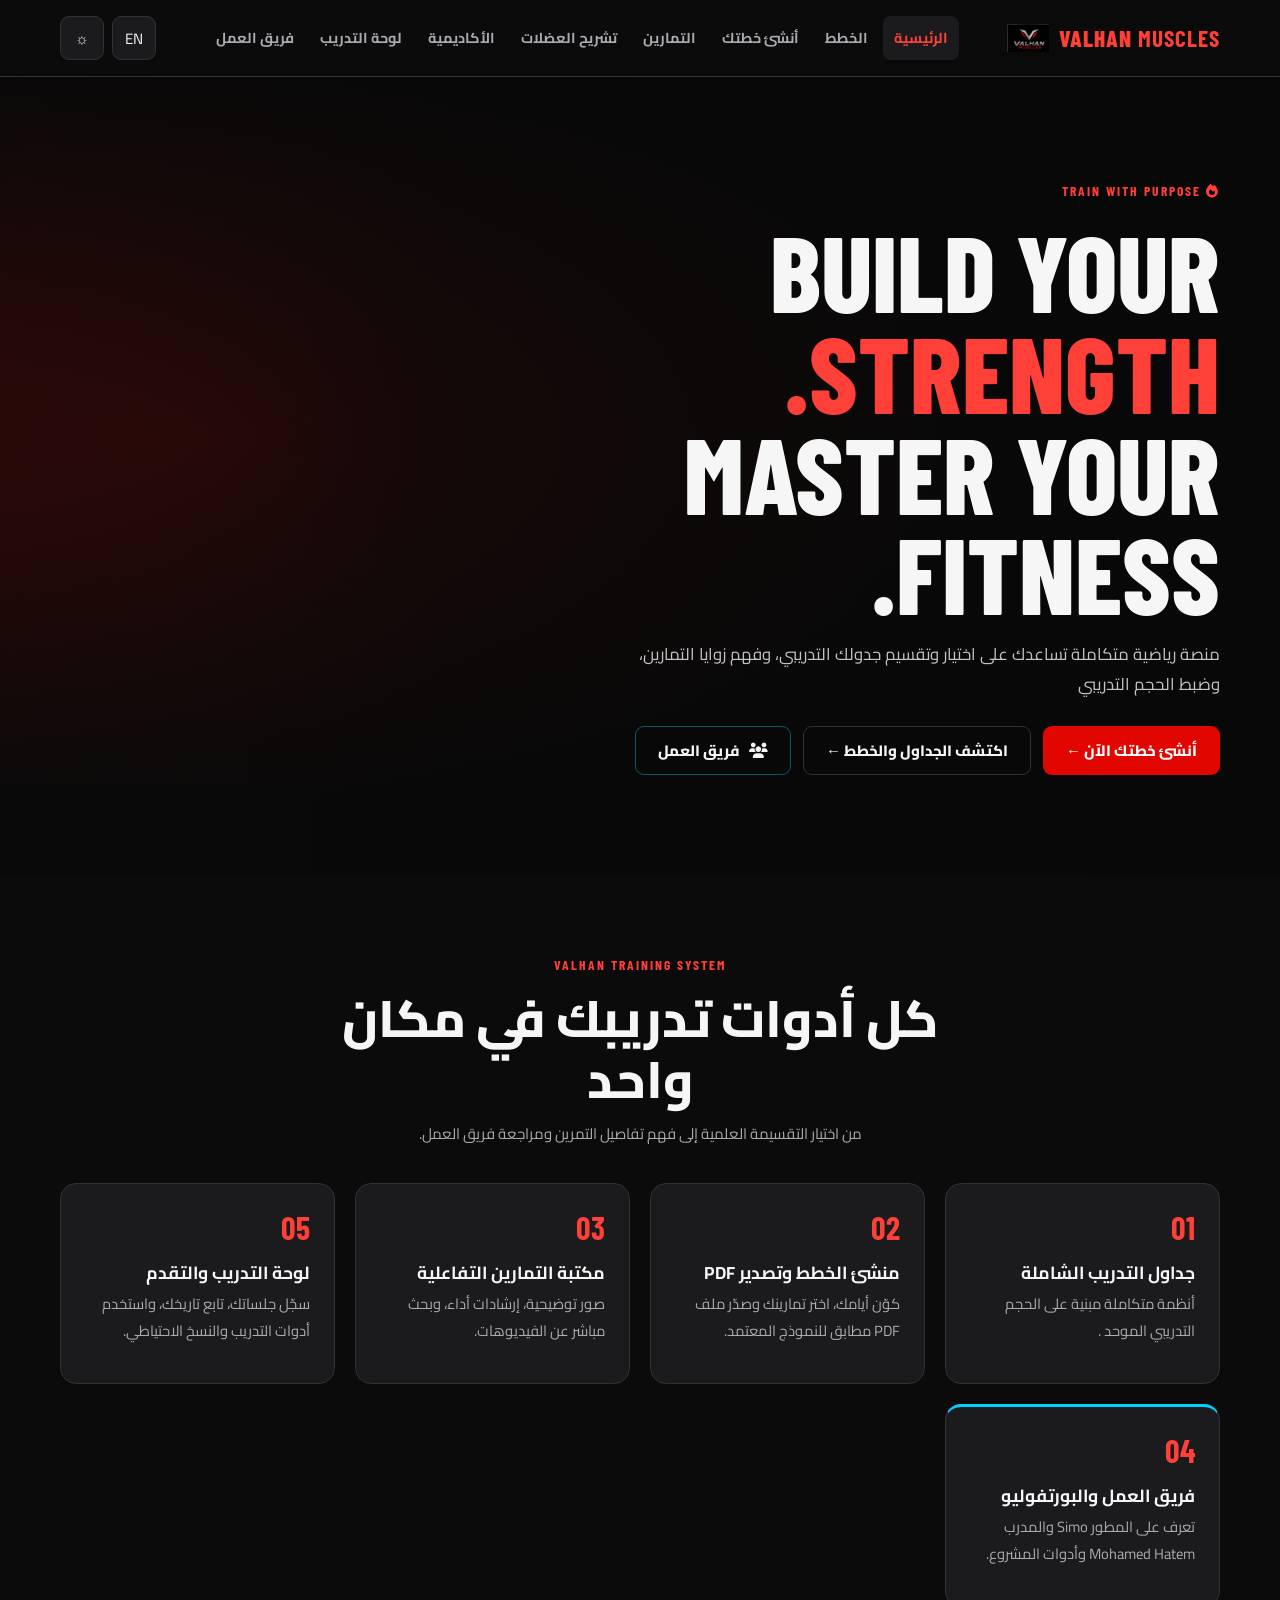
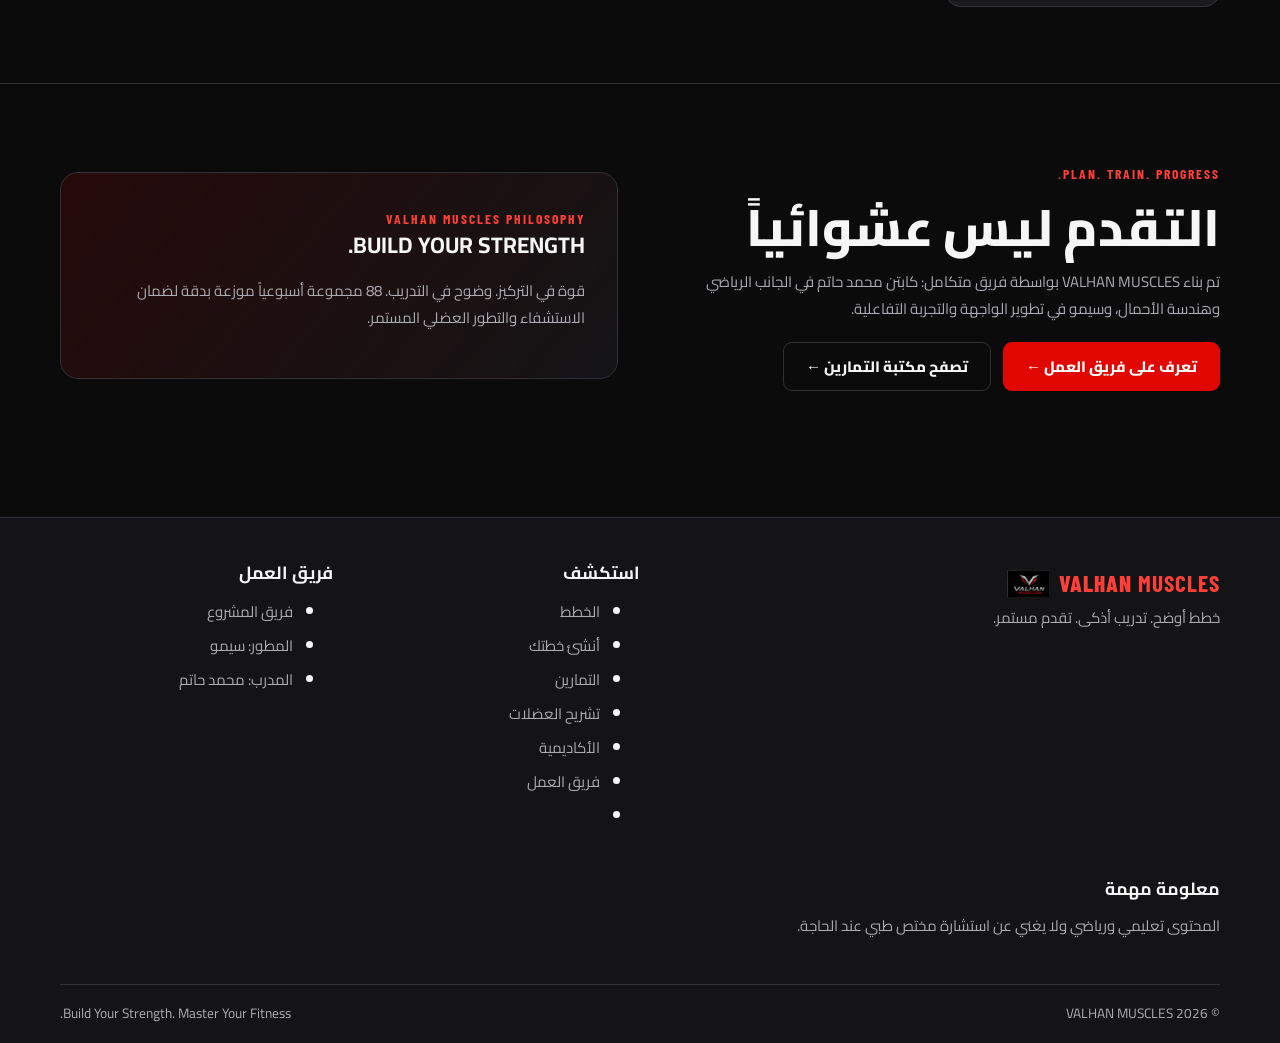
==== commit a8b19b31: "fix: refine anatomy interactions, navigation and training layouts" ====
--- a/index.html
+++ b/index.html
@@ -35,7 +35,6 @@
         <a class="" href="./pages/academy.html" data-ar="الأكاديمية" data-en="Academy">الأكاديمية</a>
         <a href="./pages/dashboard.html" data-ar="لوحة التدريب" data-en="Dashboard">لوحة التدريب</a>
         <a class="" href="./pages/our-team.html" data-ar="فريق العمل" data-en="Our Team">فريق العمل</a>
-        <a class="" href="./pages/our-team.html#about-valhan" data-ar="من نحن" data-en="About">من نحن</a>
       </nav>
       <div class="head-actions">
         <button class="icon-btn" id="lang-toggle" type="button" aria-label="Change language">EN</button>
@@ -166,7 +165,7 @@
             <li><a href="./pages/anatomy.html" data-ar="تشريح العضلات" data-en="Anatomy">تشريح العضلات</a></li>
             <li><a href="./pages/academy.html" data-ar="الأكاديمية" data-en="Academy">الأكاديمية</a></li>
             <li><a href="./pages/our-team.html" data-ar="فريق العمل" data-en="Our Team">فريق العمل</a></li>
-            <li><a href="./pages/our-team.html#about-valhan" data-ar="من نحن" data-en="About">من نحن</a></li>
+            <li></li>
           </ul>
         </div>
         <div>
--- a/css/global.css
+++ b/css/global.css
@@ -355,4 +355,12 @@
     animation-duration: .01ms !important;
     transition-duration: .01ms !important
   }
-}+}
+
+/* Consistent navigation transitions and themed scrollbars */
+.site-header a, .main-nav a, nav a { transition: color .22s ease, background-color .22s ease, border-color .22s ease, opacity .22s ease; }
+:root { scrollbar-color: var(--red, #e10600) var(--surface, #171719); scrollbar-width: thin; }
+::-webkit-scrollbar { width: 10px; height: 10px; }
+::-webkit-scrollbar-track { background: var(--surface, #171719); }
+::-webkit-scrollbar-thumb { background: color-mix(in srgb, var(--muted, #777) 65%, var(--red, #e10600)); border: 2px solid var(--surface, #171719); border-radius: 20px; }
+::-webkit-scrollbar-thumb:hover { background: var(--red, #e10600); }
--- a/css/pages/pages.css
+++ b/css/pages/pages.css
@@ -2573,3 +2573,32 @@
   .exercise-fields { grid-template-columns: repeat(2, minmax(0,1fr)); }
   .exercise-fields label:first-child { grid-column: 1 / -1; }
 }
+
+
+/* SVG anatomy zones are polygons, not paths */
+.anatomy-zones polygon.anatomy-zone { fill: #252b39; fill-opacity: .13; stroke: #46516a; stroke-width: 2.2; stroke-linejoin: round; cursor: pointer; transition: fill .2s ease, fill-opacity .2s ease, stroke .2s ease, filter .2s ease; }
+.anatomy-zones polygon.anatomy-zone:hover { fill: #ff922e; fill-opacity: .48; stroke: #ffad56; }
+.anatomy-zones polygon.anatomy-zone.is-selected { fill: #ff922e; fill-opacity: 1; stroke: #ffc078; stroke-width: 3; filter: drop-shadow(0 0 5px #ff922e88); }
+.anatomy-zones polygon.anatomy-zone.group-highlight { fill: #ff922e; fill-opacity: .35; stroke: #ffad56; }
+.anatomy-stage-grid { display:flex; justify-content:center; align-items:center; width:100%; }
+.anatomy-figure-box { width:min(100%, 340px); }
+.anatomy-figure-box[hidden] { display:none !important; }
+.anatomy-carousel { display:grid; grid-template-columns:36px minmax(0,1fr) 36px; align-items:center; gap:8px; }
+.anatomy-carousel-window { min-width:0; overflow:hidden; }
+.anatomy-carousel-track { display:flex; transition:transform .24s ease; direction:ltr; }
+.anatomy-carousel-slide { flex:0 0 100%; min-width:0; }
+.anatomy-carousel-slide .anatomy-exercise-card { height:100%; }
+.anatomy-carousel-arrow { width:34px; height:34px; border:1px solid var(--line); border-radius:9px; background:var(--card2); color:var(--text); cursor:pointer; transition:background .2s,border-color .2s,opacity .2s; }
+.anatomy-carousel-arrow:hover:not(:disabled) { background:var(--red); border-color:var(--red); color:#fff; }
+.anatomy-carousel-arrow:disabled { opacity:.3; cursor:not-allowed; }
+.anatomy-carousel-count { text-align:center; color:var(--muted); font-size:.75rem; margin:7px 0 0; }
+.day-collapse-btn { transition:transform .22s ease, background .22s ease; }
+.day-content,.day-summary { transition:opacity .2s ease; }
+
+.day-head-actions [data-action="pick"] { display:inline-flex; align-items:center; justify-content:center; gap:7px; }
+.day-head-actions [data-action="pick"] i { font-size:.95rem; }
+.day-head-actions [data-action="pick"] span { font-size:.78rem; }
+
+.exercise-head .reorder [data-action="pick"] { display:inline-flex; align-items:center; justify-content:center; gap:6px; padding-inline:9px; white-space:nowrap; }
+.exercise-head .reorder [data-action="pick"] i { font-size:.9rem; }
+.exercise-head .reorder [data-action="pick"] span { font-size:.72rem; }
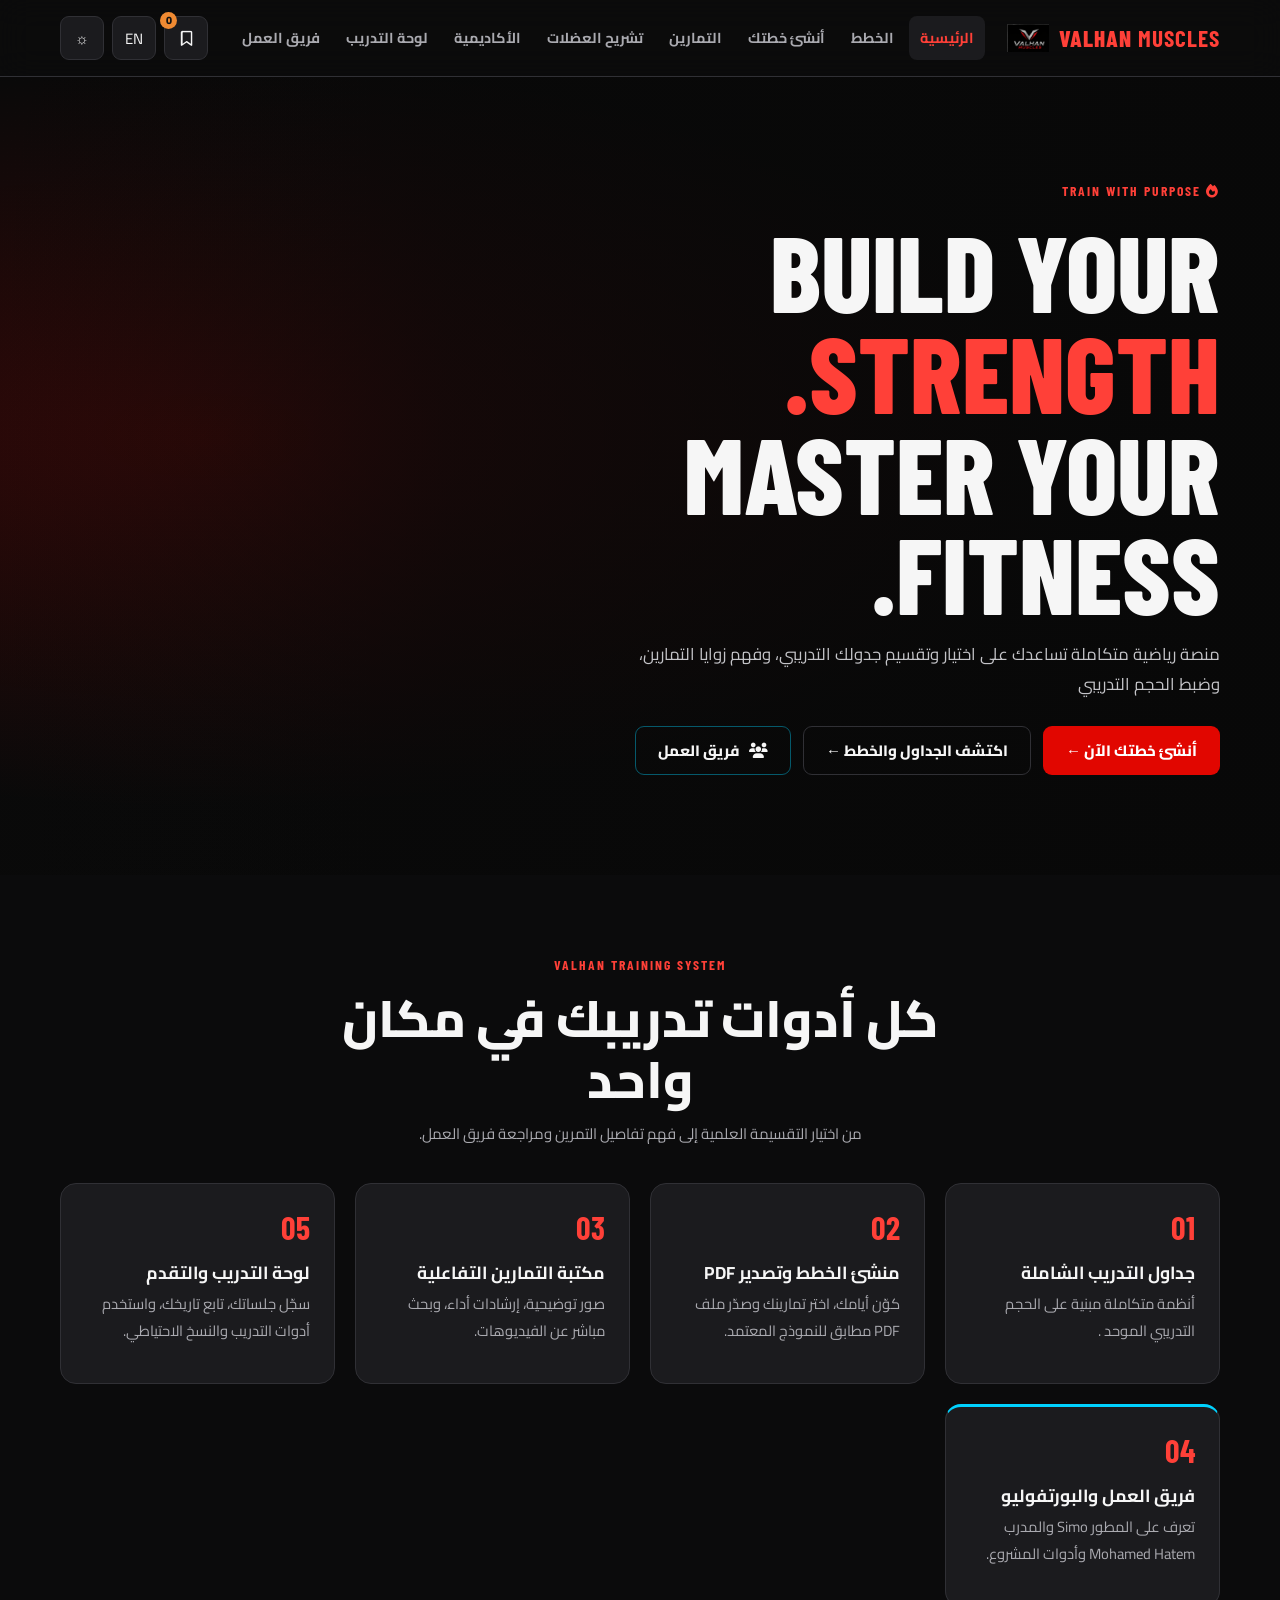
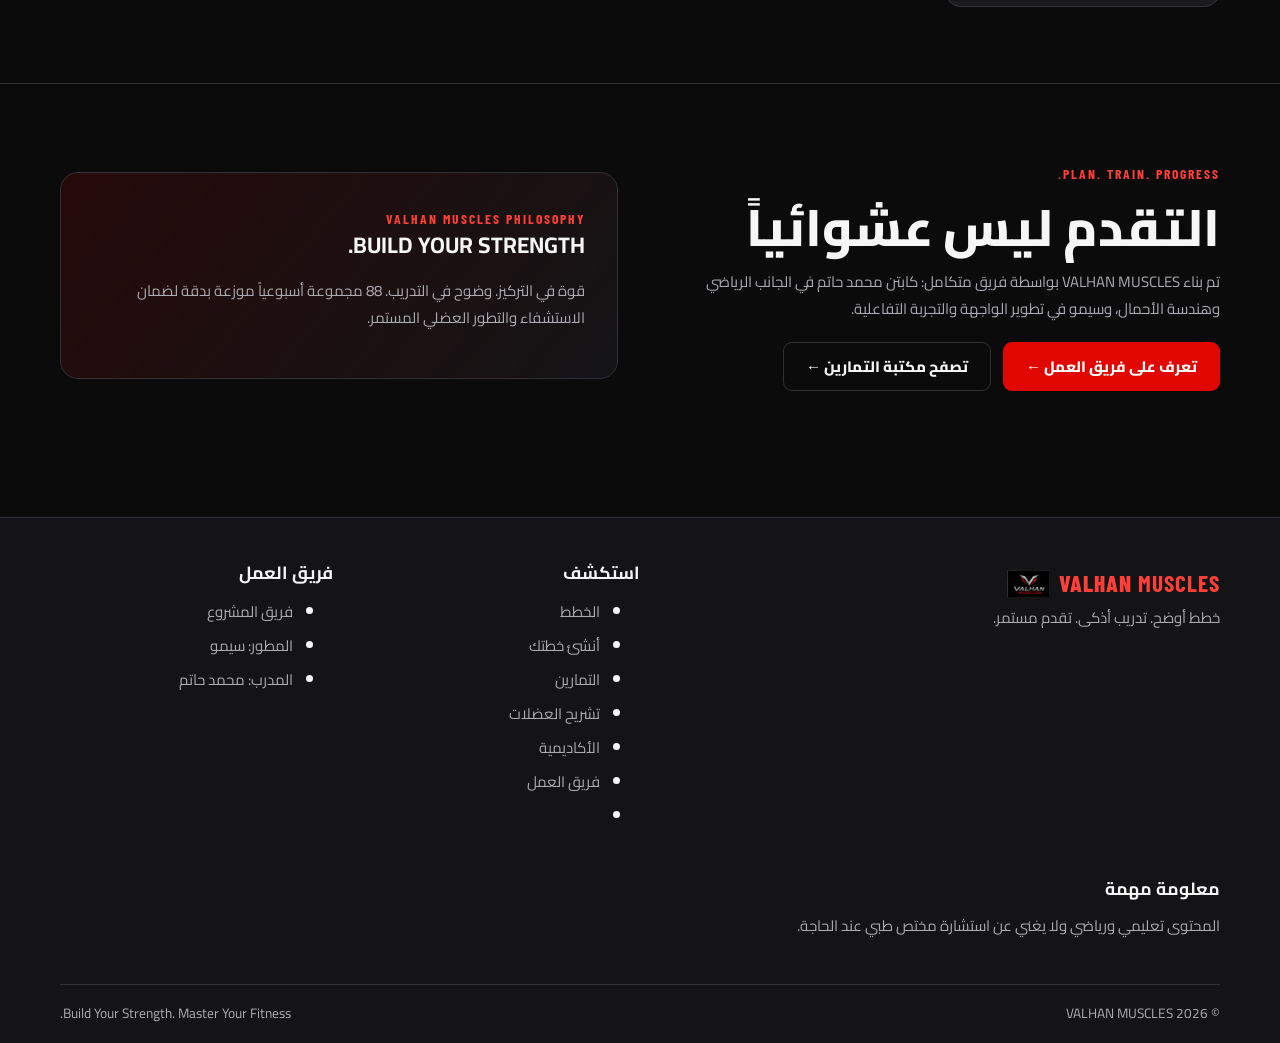
==== commit 4cf834b1: "fix(exercises,saved-content): repair image paths, expand cardio/exercise library, and enable saved h" ====
--- a/index.html
+++ b/index.html
@@ -192,6 +192,9 @@
   </footer>
   <div class="toast" id="toast" role="status" aria-live="polite"></div>
   <script src="./js/main.js" defer></script>
+  <script src="./js/articles-data.js" defer></script>
+  <script src="./js/data/exercises.js" defer></script>
+  <script src="./js/features/saved-content.js" defer></script>
   <script src="./js/features/page-interactions.js" defer></script>
 </body>
 
--- a/css/pages/pages.css
+++ b/css/pages/pages.css
@@ -2522,6 +2522,19 @@
 .exercise-card-bookmark.is-saved,
 .bookmark-btn.is-saved {
   color: var(--accent, #f08a32);
+}
+
+.exercise-bookmark {
+  display: inline-flex;
+  align-items: center;
+  gap: 10px;
+  margin: 12px 0 16px;
+}
+
+.exercise-bookmark p {
+  margin: 0;
+  font-size: .92rem;
+  color: var(--muted);
 }
 
 .exercise-card-link:focus-visible,
